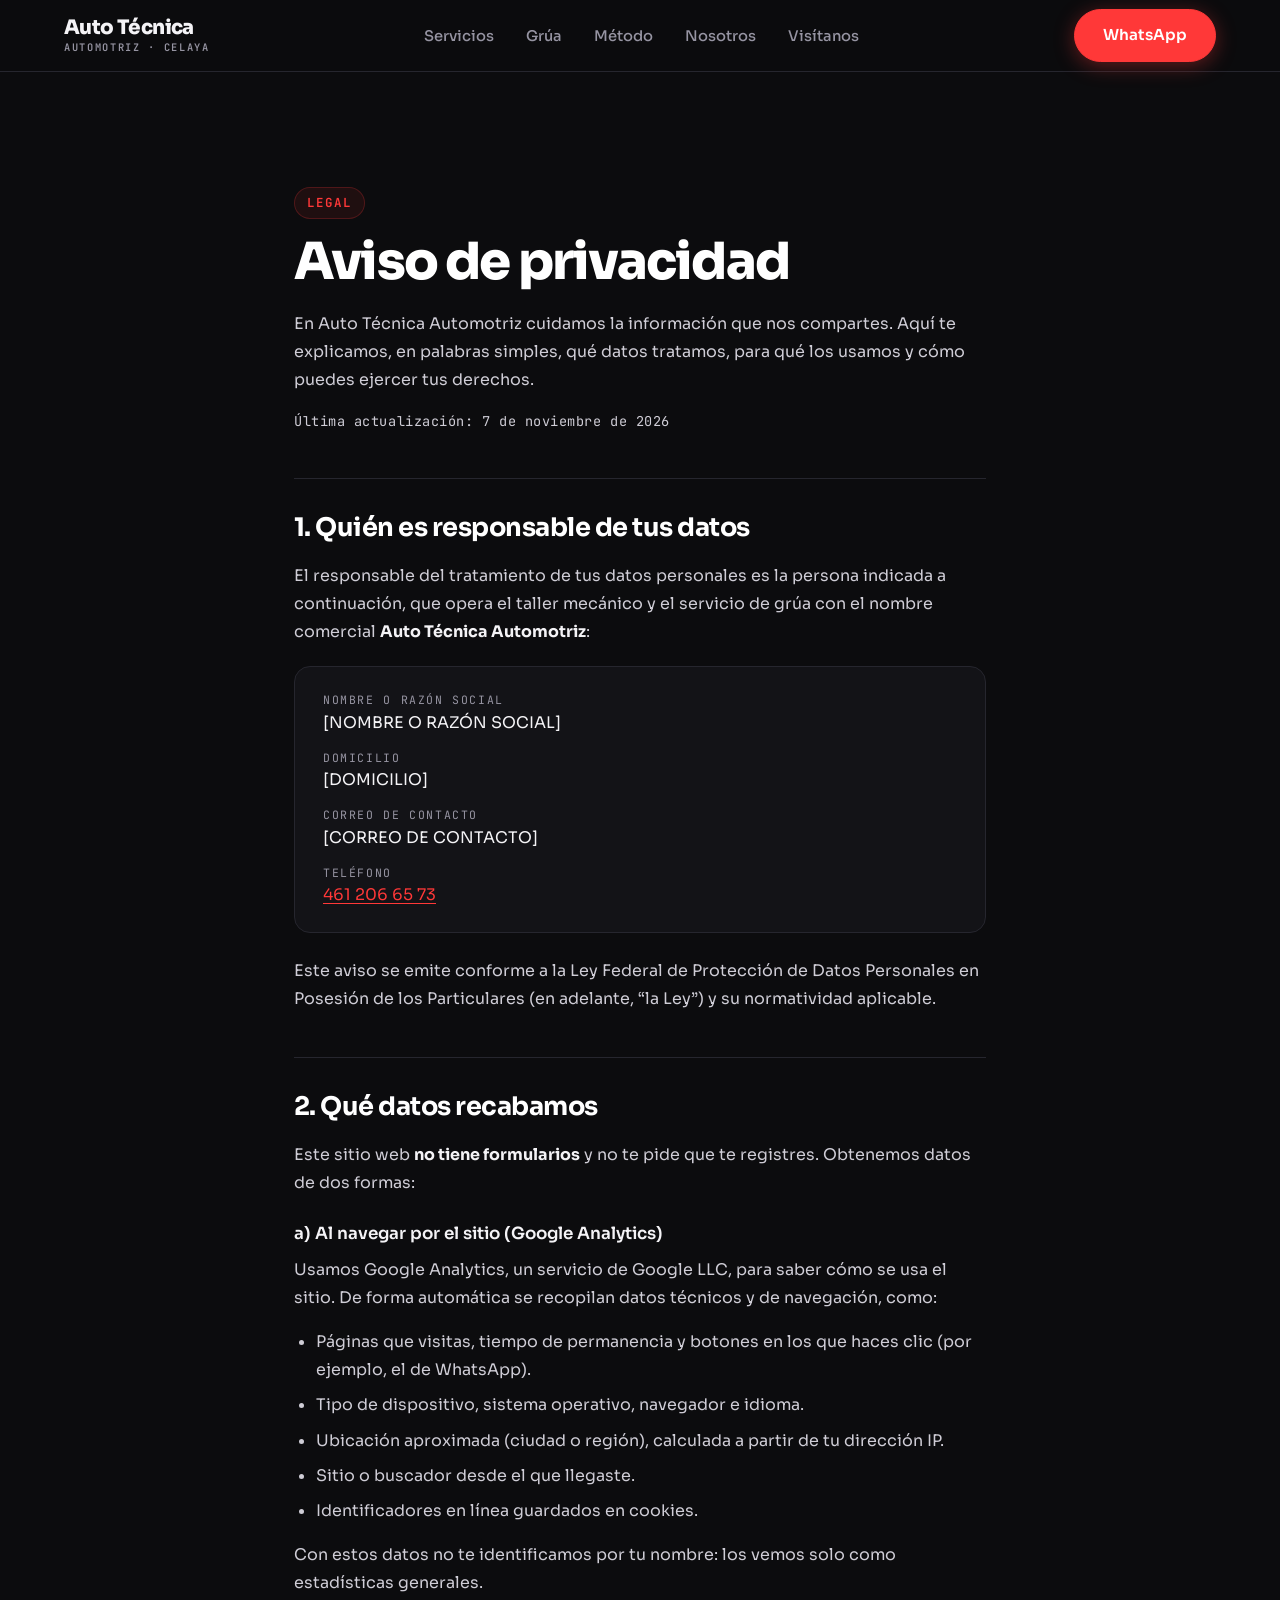
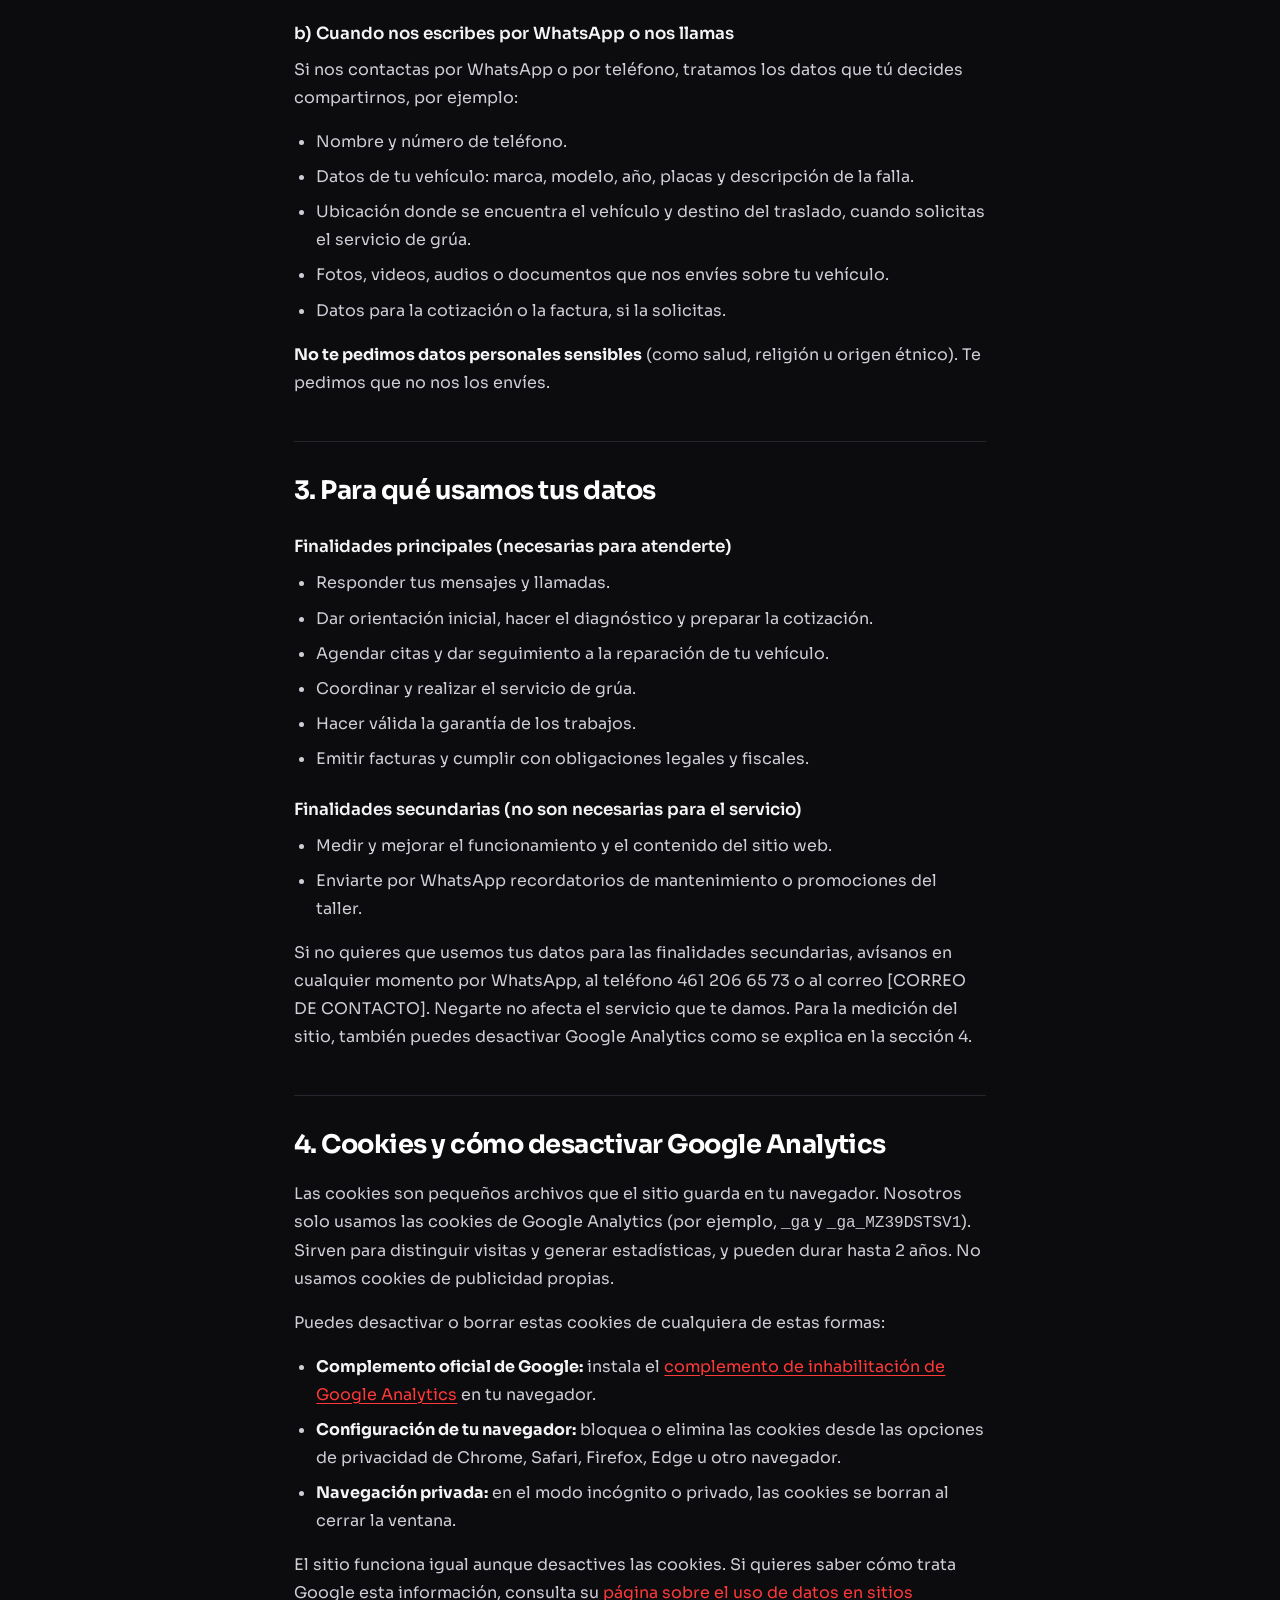
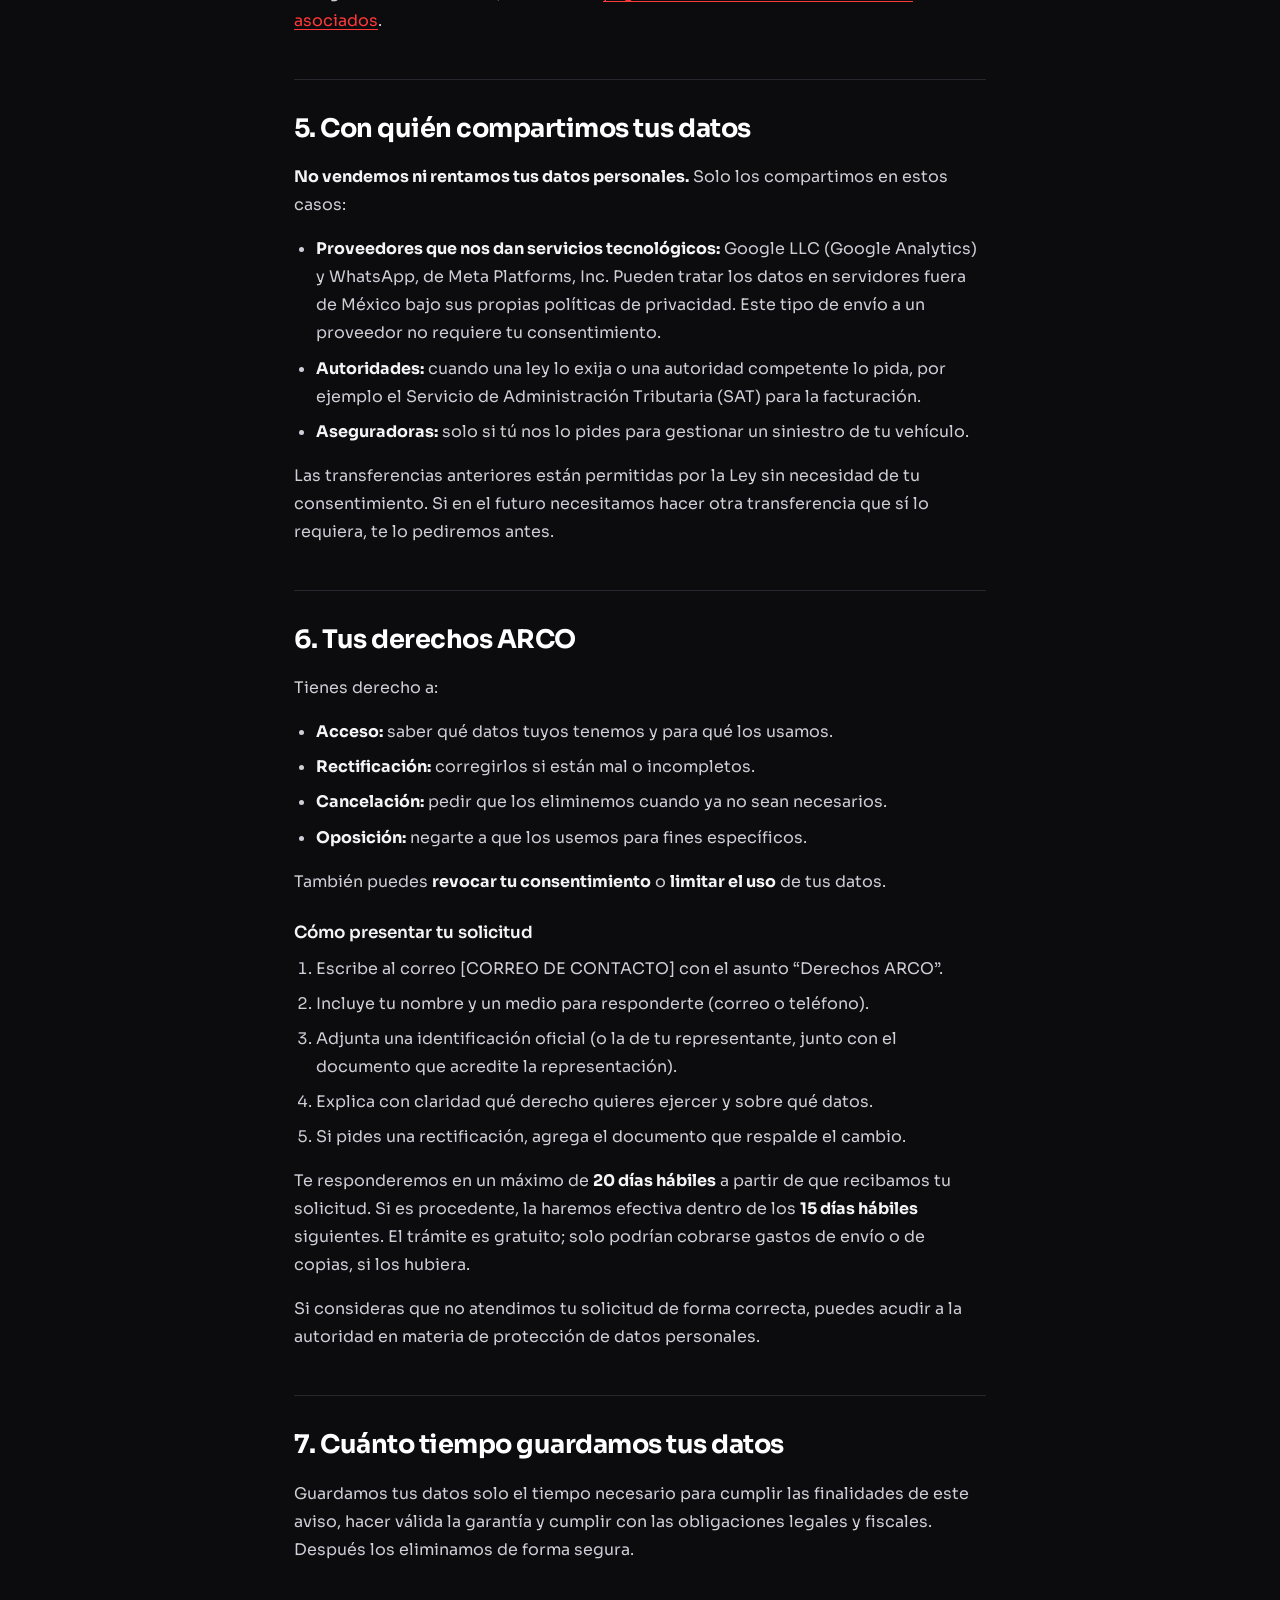
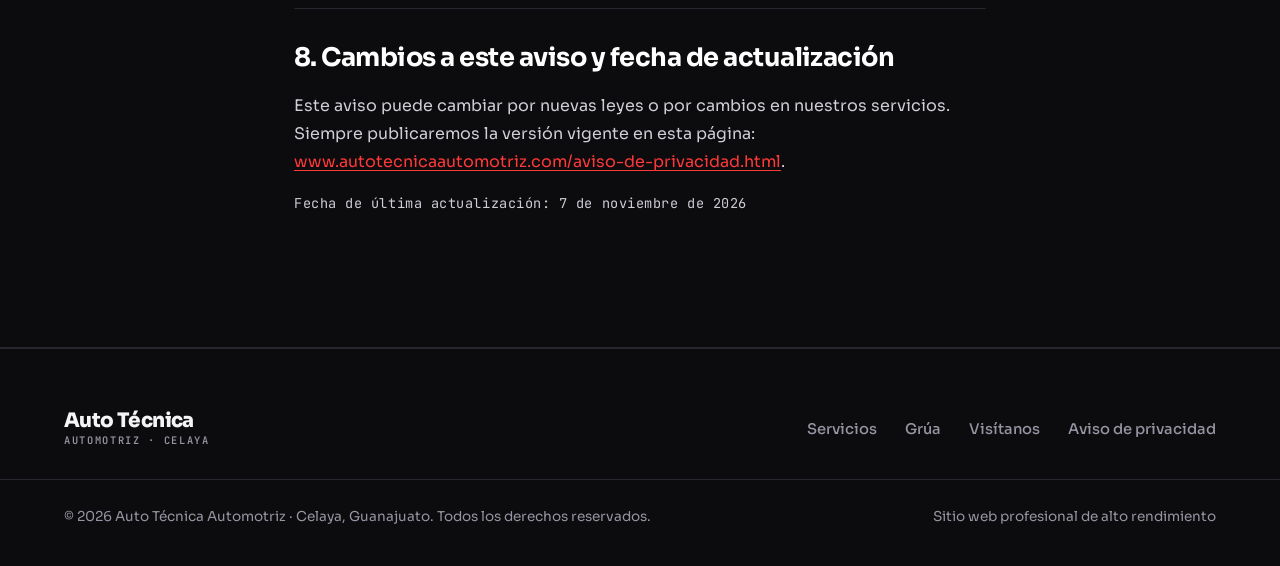
==== aviso-de-privacidad.html @ f24394b8 "feat: agregar aviso de privacidad, cabeceras de seguridad y revisiones en CI - Crear aviso-de-privac" ====
<!DOCTYPE html>
<html lang="es-MX">
<head>
  <!--
    Aviso de privacidad integral de Auto Técnica Automotriz.
    Redactado conforme a la Ley Federal de Protección de Datos Personales
    en Posesión de los Particulares (LFPDPPP).
    Antes de publicar, sustituye los textos entre corchetes:
    [NOMBRE O RAZÓN SOCIAL], [DOMICILIO] y [CORREO DE CONTACTO].
  -->

  <!-- Google tag (gtag.js): la misma medición que usa index.html -->
  <script async src="https://www.googletagmanager.com/gtag/js?id=G-MZ39DSTSV1"></script>
  <script>
    window.dataLayer = window.dataLayer || [];
    function gtag(){dataLayer.push(arguments);}
    gtag('js', new Date());
    gtag('config', 'G-MZ39DSTSV1');
  </script>

  <meta charset="utf-8">
  <meta name="viewport" content="width=device-width, initial-scale=1.0">
  <title>Aviso de privacidad | Auto Técnica Automotriz</title>
  <meta name="description" content="Aviso de privacidad de Auto Técnica Automotriz, taller mecánico y servicio de grúa en Celaya, Gto. Conoce qué datos tratamos, para qué y cómo ejercer tus derechos ARCO.">
  <link rel="canonical" href="https://www.autotecnicaautomotriz.com/aviso-de-privacidad.html">
  <meta name="theme-color" content="#0c0c0e">
  <!-- Mismo favicon en línea que la página principal -->
  <link rel="icon" type="image/svg+xml" href="data:image/svg+xml,%3Csvg xmlns='http://www.w3.org/2000/svg' viewBox='0 0 32 32'%3E%3Crect width='32' height='32' rx='6' fill='%230c0c0e'/%3E%3Cpath d='M16 6L7 26h4.5l2-4.5h5L20.5 26H25L16 6zm-1.2 12.2l1.2-3.2 1.2 3.2h-2.4z' fill='%23ef4444'/%3E%3C/svg%3E">

  <!-- Tipografías del sitio: Sora y JetBrains Mono -->
  <link rel="preconnect" href="https://fonts.googleapis.com">
  <link rel="preconnect" href="https://fonts.gstatic.com" crossorigin="">
  <link rel="stylesheet" href="https://fonts.googleapis.com/css2?family=JetBrains+Mono:wght@400;500;600;700&amp;family=Sora:wght@300;400;500;600;700;800&amp;display=swap">

  <!-- Hoja de estilos compartida con index.html -->
  <link rel="stylesheet" href="styles.css?v=2.0">

  <!--
    Estilos exclusivos de esta página (texto legal largo).
    Solo usan las variables de styles.css para no romper el diseño general.
  -->
  <style>
    .legal-content {
      max-width: 820px;
    }

    .legal-content h2 {
      font-size: clamp(1.3rem, 2vw, 1.6rem);
      font-weight: 700;
      letter-spacing: -0.02em;
      color: #ffffff;
      margin-top: 2.75rem;
      margin-bottom: 0.9rem;
      padding-top: 1.75rem;
      border-top: 1px solid var(--line);
    }

    .legal-content h3 {
      font-size: 1.05rem;
      font-weight: 600;
      color: var(--ink);
      margin-top: 1.5rem;
      margin-bottom: 0.5rem;
    }

    .legal-content p,
    .legal-content li {
      color: var(--ink-dim);
      line-height: 1.75;
    }

    .legal-content p {
      margin-bottom: 1rem;
    }

    .legal-content ul,
    .legal-content ol {
      padding-left: 1.4rem;
      margin-bottom: 1rem;
    }

    .legal-content li {
      margin-bottom: 0.45rem;
    }

    .legal-content a {
      color: var(--acc);
      text-underline-offset: 3px;
    }

    .legal-content a:hover {
      color: var(--acc-hover);
    }

    .legal-content strong {
      color: var(--ink);
    }

    /* Tarjeta con los datos del responsable */
    .legal-card {
      background: var(--bg2);
      border: 1px solid var(--line);
      border-radius: var(--radius-card);
      padding: 1.5rem 1.75rem;
      margin: 1.25rem 0 1.5rem;
    }

    .legal-card dl {
      display: grid;
      gap: 0.85rem;
    }

    .legal-card dt {
      font-family: var(--font-mono);
      font-size: 0.72rem;
      letter-spacing: 0.14em;
      text-transform: uppercase;
      color: var(--mut);
    }

    .legal-card dd {
      color: var(--ink);
    }

    .legal-updated {
      font-family: var(--font-mono);
      font-size: 0.85rem;
      color: var(--mut);
      letter-spacing: 0.04em;
    }
  </style>
</head>
<body>
  <!-- Enlace para saltar directo al contenido (accesibilidad) -->
  <a class="skip-link" href="#contenido-principal">Saltar al contenido principal</a>

  <!-- NAVEGACIÓN: misma barra que index.html; los enlaces regresan a las secciones de la página principal -->
  <header class="navbar">
    <div class="container nav-container">
      <a class="brand-logo" href="/" aria-label="Auto Técnica Automotriz - Inicio">
        <span class="brand-title">Auto Técnica</span>
        <span class="brand-sub">AUTOMOTRIZ · CELAYA</span>
      </a>
      <nav aria-label="Navegación principal">
        <ul class="nav-links">
          <li><a class="nav-link" href="/#servicios">Servicios</a></li>
          <li><a class="nav-link" href="/#grua">Grúa</a></li>
          <li><a class="nav-link" href="/#metodo">Método</a></li>
          <li><a class="nav-link" href="/#nosotros">Nosotros</a></li>
          <li><a class="nav-link" href="/#visitanos">Visítanos</a></li>
        </ul>
      </nav>
      <a class="btn btn-primary" href="https://wa.me/524612066573?text=Hola,%20vengo%20del%20sitio%20web." target="_blank" rel="noopener noreferrer" aria-label="Contactar por WhatsApp">
        WhatsApp
      </a>
    </div>
  </header>

  <main id="contenido-principal">
    <section class="section" aria-labelledby="aviso-heading">
      <div class="container legal-content">
        <span class="mono-eyebrow">Legal</span>
        <h1 class="section-title" id="aviso-heading">Aviso de privacidad</h1>
        <p class="section-desc">
          En Auto Técnica Automotriz cuidamos la información que nos compartes. Aquí te explicamos, en palabras simples, qué datos tratamos, para qué los usamos y cómo puedes ejercer tus derechos.
        </p>
        <p class="legal-updated">Última actualización: 7 de noviembre de 2026</p>

        <!-- 1. RESPONSABLE -->
        <h2 id="responsable">1. Quién es responsable de tus datos</h2>
        <p>
          El responsable del tratamiento de tus datos personales es la persona indicada a continuación, que opera el taller mecánico y el servicio de grúa con el nombre comercial <strong>Auto Técnica Automotriz</strong>:
        </p>
        <div class="legal-card">
          <dl>
            <div>
              <dt>Nombre o razón social</dt>
              <dd>[NOMBRE O RAZÓN SOCIAL]</dd>
            </div>
            <div>
              <dt>Domicilio</dt>
              <dd>[DOMICILIO]</dd>
            </div>
            <div>
              <dt>Correo de contacto</dt>
              <dd>[CORREO DE CONTACTO]</dd>
            </div>
            <div>
              <dt>Teléfono</dt>
              <dd><a href="tel:+524612066573">461 206 65 73</a></dd>
            </div>
          </dl>
        </div>
        <p>
          Este aviso se emite conforme a la Ley Federal de Protección de Datos Personales en Posesión de los Particulares (en adelante, “la Ley”) y su normatividad aplicable.
        </p>

        <!-- 2. DATOS QUE SE RECABAN -->
        <h2 id="datos">2. Qué datos recabamos</h2>
        <p>
          Este sitio web <strong>no tiene formularios</strong> y no te pide que te registres. Obtenemos datos de dos formas:
        </p>

        <h3>a) Al navegar por el sitio (Google Analytics)</h3>
        <p>
          Usamos Google Analytics, un servicio de Google LLC, para saber cómo se usa el sitio. De forma automática se recopilan datos técnicos y de navegación, como:
        </p>
        <ul>
          <li>Páginas que visitas, tiempo de permanencia y botones en los que haces clic (por ejemplo, el de WhatsApp).</li>
          <li>Tipo de dispositivo, sistema operativo, navegador e idioma.</li>
          <li>Ubicación aproximada (ciudad o región), calculada a partir de tu dirección IP.</li>
          <li>Sitio o buscador desde el que llegaste.</li>
          <li>Identificadores en línea guardados en cookies.</li>
        </ul>
        <p>
          Con estos datos no te identificamos por tu nombre: los vemos solo como estadísticas generales.
        </p>

        <h3>b) Cuando nos escribes por WhatsApp o nos llamas</h3>
        <p>
          Si nos contactas por WhatsApp o por teléfono, tratamos los datos que tú decides compartirnos, por ejemplo:
        </p>
        <ul>
          <li>Nombre y número de teléfono.</li>
          <li>Datos de tu vehículo: marca, modelo, año, placas y descripción de la falla.</li>
          <li>Ubicación donde se encuentra el vehículo y destino del traslado, cuando solicitas el servicio de grúa.</li>
          <li>Fotos, videos, audios o documentos que nos envíes sobre tu vehículo.</li>
          <li>Datos para la cotización o la factura, si la solicitas.</li>
        </ul>
        <p>
          <strong>No te pedimos datos personales sensibles</strong> (como salud, religión u origen étnico). Te pedimos que no nos los envíes.
        </p>

        <!-- 3. FINALIDADES -->
        <h2 id="finalidades">3. Para qué usamos tus datos</h2>
        <h3>Finalidades principales (necesarias para atenderte)</h3>
        <ul>
          <li>Responder tus mensajes y llamadas.</li>
          <li>Dar orientación inicial, hacer el diagnóstico y preparar la cotización.</li>
          <li>Agendar citas y dar seguimiento a la reparación de tu vehículo.</li>
          <li>Coordinar y realizar el servicio de grúa.</li>
          <li>Hacer válida la garantía de los trabajos.</li>
          <li>Emitir facturas y cumplir con obligaciones legales y fiscales.</li>
        </ul>

        <h3>Finalidades secundarias (no son necesarias para el servicio)</h3>
        <ul>
          <li>Medir y mejorar el funcionamiento y el contenido del sitio web.</li>
          <li>Enviarte por WhatsApp recordatorios de mantenimiento o promociones del taller.</li>
        </ul>
        <p>
          Si no quieres que usemos tus datos para las finalidades secundarias, avísanos en cualquier momento por WhatsApp, al teléfono 461 206 65 73 o al correo [CORREO DE CONTACTO]. Negarte no afecta el servicio que te damos. Para la medición del sitio, también puedes desactivar Google Analytics como se explica en la sección 4.
        </p>

        <!-- 4. COOKIES Y GOOGLE ANALYTICS -->
        <h2 id="cookies">4. Cookies y cómo desactivar Google Analytics</h2>
        <p>
          Las cookies son pequeños archivos que el sitio guarda en tu navegador. Nosotros solo usamos las cookies de Google Analytics (por ejemplo, <code>_ga</code> y <code>_ga_MZ39DSTSV1</code>). Sirven para distinguir visitas y generar estadísticas, y pueden durar hasta 2 años. No usamos cookies de publicidad propias.
        </p>
        <p>Puedes desactivar o borrar estas cookies de cualquiera de estas formas:</p>
        <ul>
          <li>
            <strong>Complemento oficial de Google:</strong> instala el
            <a href="https://tools.google.com/dlpage/gaoptout?hl=es" target="_blank" rel="noopener noreferrer">complemento de inhabilitación de Google Analytics</a>
            en tu navegador.
          </li>
          <li>
            <strong>Configuración de tu navegador:</strong> bloquea o elimina las cookies desde las opciones de privacidad de Chrome, Safari, Firefox, Edge u otro navegador.
          </li>
          <li>
            <strong>Navegación privada:</strong> en el modo incógnito o privado, las cookies se borran al cerrar la ventana.
          </li>
        </ul>
        <p>
          El sitio funciona igual aunque desactives las cookies. Si quieres saber cómo trata Google esta información, consulta su
          <a href="https://policies.google.com/technologies/partner-sites?hl=es" target="_blank" rel="noopener noreferrer">página sobre el uso de datos en sitios asociados</a>.
        </p>

        <!-- 5. TRANSFERENCIAS -->
        <h2 id="transferencias">5. Con quién compartimos tus datos</h2>
        <p>
          <strong>No vendemos ni rentamos tus datos personales.</strong> Solo los compartimos en estos casos:
        </p>
        <ul>
          <li>
            <strong>Proveedores que nos dan servicios tecnológicos:</strong> Google LLC (Google Analytics) y WhatsApp, de Meta Platforms, Inc. Pueden tratar los datos en servidores fuera de México bajo sus propias políticas de privacidad. Este tipo de envío a un proveedor no requiere tu consentimiento.
          </li>
          <li>
            <strong>Autoridades:</strong> cuando una ley lo exija o una autoridad competente lo pida, por ejemplo el Servicio de Administración Tributaria (SAT) para la facturación.
          </li>
          <li>
            <strong>Aseguradoras:</strong> solo si tú nos lo pides para gestionar un siniestro de tu vehículo.
          </li>
        </ul>
        <p>
          Las transferencias anteriores están permitidas por la Ley sin necesidad de tu consentimiento. Si en el futuro necesitamos hacer otra transferencia que sí lo requiera, te lo pediremos antes.
        </p>

        <!-- 6. DERECHOS ARCO -->
        <h2 id="derechos-arco">6. Tus derechos ARCO</h2>
        <p>Tienes derecho a:</p>
        <ul>
          <li><strong>Acceso:</strong> saber qué datos tuyos tenemos y para qué los usamos.</li>
          <li><strong>Rectificación:</strong> corregirlos si están mal o incompletos.</li>
          <li><strong>Cancelación:</strong> pedir que los eliminemos cuando ya no sean necesarios.</li>
          <li><strong>Oposición:</strong> negarte a que los usemos para fines específicos.</li>
        </ul>
        <p>
          También puedes <strong>revocar tu consentimiento</strong> o <strong>limitar el uso</strong> de tus datos.
        </p>

        <h3>Cómo presentar tu solicitud</h3>
        <ol>
          <li>Escribe al correo [CORREO DE CONTACTO] con el asunto “Derechos ARCO”.</li>
          <li>Incluye tu nombre y un medio para responderte (correo o teléfono).</li>
          <li>Adjunta una identificación oficial (o la de tu representante, junto con el documento que acredite la representación).</li>
          <li>Explica con claridad qué derecho quieres ejercer y sobre qué datos.</li>
          <li>Si pides una rectificación, agrega el documento que respalde el cambio.</li>
        </ol>
        <p>
          Te responderemos en un máximo de <strong>20 días hábiles</strong> a partir de que recibamos tu solicitud. Si es procedente, la haremos efectiva dentro de los <strong>15 días hábiles</strong> siguientes. El trámite es gratuito; solo podrían cobrarse gastos de envío o de copias, si los hubiera.
        </p>
        <p>
          Si consideras que no atendimos tu solicitud de forma correcta, puedes acudir a la autoridad en materia de protección de datos personales.
        </p>

        <!-- 7. CONSERVACIÓN -->
        <h2 id="conservacion">7. Cuánto tiempo guardamos tus datos</h2>
        <p>
          Guardamos tus datos solo el tiempo necesario para cumplir las finalidades de este aviso, hacer válida la garantía y cumplir con las obligaciones legales y fiscales. Después los eliminamos de forma segura.
        </p>

        <!-- 8. CAMBIOS AL AVISO Y FECHA DE ACTUALIZACIÓN -->
        <h2 id="actualizacion">8. Cambios a este aviso y fecha de actualización</h2>
        <p>
          Este aviso puede cambiar por nuevas leyes o por cambios en nuestros servicios. Siempre publicaremos la versión vigente en esta página: <a href="https://www.autotecnicaautomotriz.com/aviso-de-privacidad.html">www.autotecnicaautomotriz.com/aviso-de-privacidad.html</a>.
        </p>
        <p class="legal-updated">Fecha de última actualización: 7 de noviembre de 2026</p>
      </div>
    </section>
  </main>

  <!-- FOOTER: misma estructura que index.html -->
  <footer class="site-footer">
    <div class="container footer-grid">
      <a class="brand-logo" href="/" aria-label="Auto Técnica Automotriz - Inicio">
        <span class="brand-title">Auto Técnica</span>
        <span class="brand-sub">AUTOMOTRIZ · CELAYA</span>
      </a>
      <ul class="footer-links">
        <li><a class="nav-link" href="/#servicios">Servicios</a></li>
        <li><a class="nav-link" href="/#grua">Grúa</a></li>
        <li><a class="nav-link" href="/#visitanos">Visítanos</a></li>
        <li><a class="nav-link" href="/aviso-de-privacidad.html" aria-current="page">Aviso de privacidad</a></li>
      </ul>
    </div>
    <div class="container footer-bottom">
      <span>© 2026 Auto Técnica Automotriz · Celaya, Guanajuato. Todos los derechos reservados.</span>
      <span>Sitio web profesional de alto rendimiento</span>
    </div>
  </footer>
</body>
</html>
---- styles.css ----
/* VARIABLES DE COLOR Y SISTEMA DE DISEÑO */
    :root {
      --bg: #0c0c0e;
      --bg2: #131317;
      --bg3: #1b1b22;
      --ink: #f4f3f6;
      --ink-dim: #cfcdd6;
      --mut: #9694a2;
      --line: #26262e;
      --line-bright: rgba(239, 68, 68, 0.35);
      --acc: #ff3838;
      --acc-hover: #e02828;
      --acc-glow: rgba(255, 56, 56, 0.4);
      --green-live: #10b981;
      
      --font-body: 'Sora', -apple-system, BlinkMacSystemFont, sans-serif;
      --font-mono: 'JetBrains Mono', monospace;
      
      --nav-height: 72px;
      --max-width: 1280px;
      --pad-x: clamp(24px, 5vw, 64px);
      --section-gap: clamp(80px, 9vw, 130px);
      --radius-btn: 999px;
      --radius-card: 16px;
    }

    *, *::before, *::after {
      box-sizing: border-box;
      margin: 0;
      padding: 0;
    }

    html {
      scroll-behavior: smooth;
      background-color: var(--bg);
      color: var(--ink);
      font-family: var(--font-body);
      font-size: 16px;
      line-height: 1.6;
    }

    body {
      background-color: var(--bg);
      color: var(--ink);
      overflow-x: hidden;
      min-height: 100vh;
      display: flex;
      flex-direction: column;
    }

    :focus-visible {
      outline: 2px solid var(--acc);
      outline-offset: 4px;
    }

    .skip-link {
      position: absolute;
      top: -100px;
      left: var(--pad-x);
      background: var(--acc);
      color: #fff;
      font-family: var(--font-mono);
      font-weight: 600;
      font-size: 0.85rem;
      padding: 8px 16px;
      border-radius: var(--radius-btn);
      z-index: 9999;
      text-decoration: none;
      transition: top 0.2s ease;
    }

    .skip-link:focus {
      top: 16px;
    }

    .container {
      max-width: var(--max-width);
      margin-left: auto;
      margin-right: auto;
      padding-left: var(--pad-x);
      padding-right: var(--pad-x);
      width: 100%;
    }

    .mono-eyebrow {
      font-family: var(--font-mono);
      font-size: 0.78rem;
      text-transform: uppercase;
      letter-spacing: 0.16em;
      color: var(--acc);
      display: inline-flex;
      align-items: center;
      gap: 8px;
      margin-bottom: 0.85rem;
      font-weight: 600;
      background: rgba(255, 56, 56, 0.08);
      padding: 5px 12px;
      border-radius: 999px;
      border: 1px solid rgba(255, 56, 56, 0.22);
    }

    .section-title {
      font-family: var(--font-body);
      font-weight: 800;
      font-size: clamp(2.1rem, 4vw, 3.4rem);
      letter-spacing: -0.035em;
      line-height: 1.15;
      margin-bottom: 1.15rem;
      color: #ffffff;
    }

    .section-desc {
      font-size: clamp(1rem, 1.25vw, 1.15rem);
      color: var(--mut);
      max-width: 680px;
      line-height: 1.65;
      margin-bottom: 3rem;
    }

    .text-red {
      color: var(--acc);
      font-style: normal;
    }

    /* BOTONES */
    .btn {
      display: inline-flex;
      align-items: center;
      justify-content: center;
      gap: 10px;
      font-family: var(--font-body);
      font-weight: 600;
      font-size: 0.95rem;
      padding: 13px 28px;
      border-radius: var(--radius-btn);
      text-decoration: none;
      transition: all 0.25s cubic-bezier(0.16, 1, 0.3, 1);
      cursor: pointer;
      border: 1px solid transparent;
      white-space: nowrap;
      position: relative;
    }

    .btn-primary {
      background-color: var(--acc);
      color: #ffffff;
      border-color: var(--acc);
      box-shadow: 0 4px 20px rgba(255, 56, 56, 0.35);
    }

    .btn-primary:hover {
      background-color: var(--acc-hover);
      border-color: var(--acc-hover);
      transform: translateY(-2px);
      box-shadow: 0 10px 28px rgba(255, 56, 56, 0.5);
    }

    .btn-secondary {
      background-color: rgba(27, 27, 34, 0.7);
      color: var(--ink);
      border-color: var(--line);
      backdrop-filter: blur(10px);
    }

    .btn-secondary:hover {
      background-color: var(--bg3);
      border-color: rgba(255, 255, 255, 0.2);
      transform: translateY(-2px);
      box-shadow: 0 8px 24px rgba(0, 0, 0, 0.5);
    }

    .btn-icon {
      width: 18px;
      height: 18px;
      fill: currentColor;
    }

    /* REVEALS */
    .reveal {
      opacity: 0;
      transform: translateY(24px);
      transition: opacity 0.7s cubic-bezier(0.16, 1, 0.3, 1), transform 0.7s cubic-bezier(0.16, 1, 0.3, 1);
      will-change: opacity, transform;
    }

    .reveal.is-in {
      opacity: 1;
      transform: translateY(0);
    }

    /* NAVBAR */
    .navbar {
      position: sticky;
      top: 0;
      height: var(--nav-height);
      background-color: rgba(12, 12, 14, 0.88);
      backdrop-filter: blur(16px);
      -webkit-backdrop-filter: blur(16px);
      border-bottom: 1px solid var(--line);
      z-index: 1000;
      display: flex;
      align-items: center;
    }

    .nav-container {
      display: flex;
      align-items: center;
      justify-content: space-between;
      width: 100%;
    }

    .brand-logo {
      display: flex;
      flex-direction: column;
      text-decoration: none;
      color: var(--ink);
    }

    .brand-title {
      font-weight: 800;
      font-size: 1.25rem;
      letter-spacing: -0.03em;
      line-height: 1.15;
    }

    .brand-sub {
      font-family: var(--font-mono);
      font-size: 0.65rem;
      letter-spacing: 0.16em;
      color: var(--mut);
      text-transform: uppercase;
      font-weight: 600;
    }

    .nav-links {
      display: none;
      list-style: none;
      gap: 32px;
      align-items: center;
    }

    @media (min-width: 900px) {
      .nav-links {
        display: flex;
      }
    }

    @media (min-width: 900px) and (max-width: 1199px) {
      .nav-links {
        gap: 12px;
      }

      .nav-link {
        font-size: 0.82rem;
      }
    }

    .nav-link {
      color: var(--mut);
      text-decoration: none;
      font-size: 0.92rem;
      font-weight: 500;
      transition: color 0.2s ease;
      position: relative;
    }

    .nav-link::after {
      content: '';
      position: absolute;
      bottom: -6px;
      left: 0;
      width: 0%;
      height: 2px;
      background: var(--acc);
      transition: width 0.25s ease;
    }

    .nav-link:hover {
      color: #fff;
    }

    .nav-link:hover::after {
      width: 100%;
    }

    /* HERO SECTION */
    .hero-section {
      position: relative;
      padding-top: clamp(60px, 8vw, 105px);
      padding-bottom: clamp(75px, 9vw, 120px);
      background-color: var(--bg);
      border-bottom: 1px solid var(--line);
      overflow: hidden;
      min-height: calc(100vh - var(--nav-height));
      display: flex;
      align-items: center;
    }

    .hero-bg-photo {
      position: absolute;
      inset: 0;
      z-index: 1;
      background-image: url('assets/img/hero.webp');
      background-size: cover;
      background-position: center right;
      opacity: 0.42;
      filter: saturate(1.1) contrast(1.15);
      transform: scale(1.02);
      transition: transform 0.6s ease;
      will-change: transform;
    }

    .hero-bg-overlay {
      position: absolute;
      inset: 0;
      z-index: 2;
      pointer-events: none;
      background: 
        radial-gradient(ellipse at 80% 30%, rgba(255, 56, 56, 0.22) 0%, transparent 60%),
        linear-gradient(90deg, #0c0c0e 0%, rgba(12, 12, 14, 0.95) 45%, rgba(12, 12, 14, 0.65) 80%, rgba(12, 12, 14, 0.88) 100%),
        linear-gradient(180deg, rgba(12, 12, 14, 0.5) 0%, rgba(12, 12, 14, 0.8) 70%, var(--bg) 100%);
    }

    .hero-grid {
      position: relative;
      z-index: 3;
      display: grid;
      grid-template-columns: 1fr;
      gap: 52px;
      align-items: center;
      width: 100%;
    }

    @media (min-width: 1024px) {
      .hero-grid {
        grid-template-columns: 1.28fr 0.82fr;
        gap: 68px;
      }
    }

    .hero-h1 {
      font-size: clamp(2.7rem, 5.2vw, 4.3rem);
      font-weight: 800;
      line-height: 1.08;
      letter-spacing: -0.04em;
      margin-bottom: 1.4rem;
      text-shadow: 0 4px 28px rgba(0, 0, 0, 0.9);
      color: #fff;
    }

    .hero-copy {
      font-size: clamp(1.05rem, 1.35vw, 1.2rem);
      color: var(--ink-dim);
      line-height: 1.65;
      margin-bottom: 2.2rem;
      max-width: 600px;
    }

    .hero-actions {
      display: flex;
      flex-wrap: wrap;
      gap: 16px;
      margin-bottom: 2.4rem;
    }

    .hero-chips {
      display: flex;
      flex-wrap: wrap;
      gap: 12px;
    }

    .chip {
      font-family: var(--font-mono);
      font-size: 0.78rem;
      padding: 7px 16px;
      background: rgba(22, 22, 28, 0.85);
      border: 1px solid var(--line);
      border-radius: var(--radius-btn);
      color: var(--ink);
      letter-spacing: 0.04em;
      backdrop-filter: blur(8px);
      transition: all 0.2s;
    }

    .chip:hover {
      border-color: rgba(255, 56, 56, 0.5);
      background: rgba(30, 30, 38, 0.95);
    }

    /* FICHA LATERAL HERO */
    .hero-card {
      background: rgba(19, 19, 24, 0.88);
      border: 1px solid rgba(255, 255, 255, 0.08);
      border-radius: var(--radius-card);
      padding: clamp(28px, 4vw, 38px);
      position: relative;
      backdrop-filter: blur(20px);
      box-shadow: 0 24px 60px rgba(0, 0, 0, 0.7), inset 0 1px 0 rgba(255, 255, 255, 0.08);
      transition: all 0.3s ease;
    }

    .hero-card:hover {
      border-color: rgba(255, 56, 56, 0.45);
      box-shadow: 0 30px 70px rgba(0, 0, 0, 0.8), 0 0 32px rgba(255, 56, 56, 0.15);
    }

    .status-badge {
      display: inline-flex;
      align-items: center;
      gap: 10px;
      font-family: var(--font-mono);
      font-size: 0.76rem;
      color: #e5e5ec;
      letter-spacing: 0.08em;
      text-transform: uppercase;
      margin-bottom: 1.8rem;
      background: rgba(16, 185, 129, 0.1);
      border: 1px solid rgba(16, 185, 129, 0.3);
      padding: 6px 14px;
      border-radius: 999px;
    }

    .status-dot-green {
      width: 8px;
      height: 8px;
      border-radius: 50%;
      background-color: var(--green-live);
      box-shadow: 0 0 10px var(--green-live);
      position: relative;
    }

    .status-dot-green::after {
      content: '';
      position: absolute;
      inset: -4px;
      border-radius: 50%;
      border: 1px solid var(--green-live);
      animation: greenPulse 2s infinite ease-out;
    }

    @keyframes greenPulse {
      0% { transform: scale(0.8); opacity: 1; }
      100% { transform: scale(2.4); opacity: 0; }
    }

    .info-rows {
      display: flex;
      flex-direction: column;
      gap: 18px;
      margin-bottom: 2.2rem;
    }

    .info-row {
      display: flex;
      flex-direction: column;
      border-bottom: 1px solid var(--line);
      padding-bottom: 12px;
    }

    .info-row-label {
      font-family: var(--font-mono);
      font-size: 0.72rem;
      color: var(--mut);
      text-transform: uppercase;
      letter-spacing: 0.12em;
      margin-bottom: 4px;
      font-weight: 600;
    }

    .info-row-value {
      font-size: 0.98rem;
      font-weight: 500;
      color: var(--ink);
      text-decoration: none;
      transition: color 0.2s ease;
    }

    a.info-row-value:hover {
      color: var(--acc);
    }

    /* SECCIONES BASE */
    .section {
      padding-top: var(--section-gap);
      padding-bottom: var(--section-gap);
      border-bottom: 1px solid var(--line);
      position: relative;
      scroll-margin-top: var(--nav-height);
    }

    .section-bg2 {
      background-color: var(--bg2);
    }

    /* SERVICIO DE GRÚA */
    .towing-section {
      background-image: radial-gradient(ellipse at 88% 8%, rgba(255, 56, 56, 0.12), transparent 42%);
    }

    .towing-layout {
      display: grid;
      grid-template-columns: 1fr;
      gap: 28px;
      align-items: start;
    }

    .towing-main {
      display: flex;
      flex-direction: column;
      gap: 20px;
      min-width: 0;
    }

    .towing-visual {
      min-height: 230px;
      padding: clamp(24px, 4vw, 40px);
      border: 1px solid var(--line);
      border-radius: var(--radius-card);
      background: radial-gradient(ellipse at 50% 100%, rgba(255, 56, 56, 0.13), transparent 62%), var(--bg3);
      display: flex;
      flex-direction: column;
      align-items: center;
      justify-content: center;
      gap: 12px;
      overflow: hidden;
      color: var(--acc);
    }

    .towing-visual-label {
      align-self: flex-start;
      color: var(--mut);
      font-family: var(--font-mono);
      font-size: 0.72rem;
      letter-spacing: 0.12em;
      text-transform: uppercase;
    }

    .towing-truck-illustration {
      display: block;
      width: min(100%, 620px);
      max-height: 330px;
      height: auto;
      object-fit: contain;
      filter: drop-shadow(0 14px 24px rgba(255, 56, 56, 0.12));
    }

    .towing-visual figcaption {
      color: var(--ink-dim);
      font-size: 0.9rem;
      font-weight: 600;
    }

    .towing-feature-list {
      display: grid;
      grid-template-columns: 1fr;
      gap: 12px;
      list-style: none;
    }

    .towing-feature-card {
      display: flex;
      align-items: flex-start;
      gap: 14px;
      padding: 18px;
      border: 1px solid var(--line);
      border-radius: 12px;
      background: var(--bg3);
      color: var(--ink-dim);
      line-height: 1.55;
    }

    .towing-feature-icon {
      display: flex;
      flex: 0 0 28px;
      width: 28px;
      height: 28px;
      align-items: center;
      justify-content: center;
      border: 1px solid rgba(255, 56, 56, 0.35);
      border-radius: 50%;
      background: rgba(255, 56, 56, 0.12);
    }

    .towing-feature-icon svg {
      width: 15px;
      height: 15px;
      fill: var(--acc);
    }

    .towing-restriction {
      display: flex;
      align-items: flex-start;
      gap: 12px;
      padding: 18px 20px;
      border: 1px solid rgba(255, 56, 56, 0.42);
      border-radius: 12px;
      background: rgba(255, 56, 56, 0.09);
      color: var(--ink);
      font-weight: 600;
      line-height: 1.55;
    }

    .towing-restriction svg {
      flex: 0 0 22px;
      width: 22px;
      height: 22px;
      fill: var(--acc);
    }

    .towing-contact-card,
    .towing-rates-card {
      min-width: 0;
      padding: clamp(24px, 4vw, 34px);
      border: 1px solid var(--line);
      border-radius: var(--radius-card);
      background: var(--bg3);
    }

    .towing-contact-card h3,
    .towing-rates-card h3 {
      margin-bottom: 20px;
      color: #fff;
      font-size: 1.35rem;
      font-weight: 700;
      letter-spacing: -0.02em;
    }

    .towing-call-button {
      width: 100%;
      min-height: 54px;
      color: var(--bg);
      white-space: normal;
      text-align: center;
    }

    .towing-contact-list {
      display: grid;
      gap: 20px;
      margin-top: 24px;
    }

    .towing-contact-item {
      display: flex;
      flex-direction: column;
      align-items: flex-start;
      gap: 8px;
      padding-top: 18px;
      border-top: 1px solid var(--line);
    }

    .towing-contact-item > a:not(.btn) {
      color: var(--ink);
      font-size: 1.1rem;
      font-weight: 700;
      text-decoration: none;
    }

    .towing-contact-item > a:not(.btn):hover {
      color: var(--acc);
    }

    .towing-contact-item .btn {
      margin-top: 4px;
      white-space: normal;
      text-align: center;
    }

    .towing-rates-card {
      margin-top: 24px;
    }

    .towing-rates {
      display: grid;
      gap: 0;
    }

    .towing-rate {
      display: flex;
      flex-direction: column;
      gap: 4px;
      padding: 16px 0;
      border-bottom: 1px solid var(--line);
    }

    .towing-rate dt {
      color: var(--ink-dim);
      font-weight: 600;
    }

    .towing-rate dd {
      color: var(--ink);
      font-family: var(--font-mono);
      font-size: 0.92rem;
      font-weight: 600;
    }

    .towing-rate:first-child dd {
      color: var(--ink);
      font-size: 1rem;
    }

    .towing-rate-note {
      margin-top: 18px;
      color: var(--mut);
      font-size: 0.9rem;
      line-height: 1.6;
    }

    @media (min-width: 640px) {
      .towing-feature-list {
        grid-template-columns: repeat(2, minmax(0, 1fr));
      }

      .towing-rate {
        flex-direction: row;
        justify-content: space-between;
        align-items: baseline;
        gap: 20px;
      }

      .towing-rate dd {
        text-align: right;
      }
    }

    @media (min-width: 980px) {
      .towing-layout {
        grid-template-columns: minmax(0, 1.1fr) minmax(300px, 0.9fr);
        gap: 32px;
      }
    }

    /* 01 SERVICIOS / ESPECIALIDADES: GRID 3 COLUMNAS */
    .services-grid {
      display: grid;
      grid-template-columns: 1fr;
      gap: 20px;
    }

    @media (min-width: 680px) {
      .services-grid {
        grid-template-columns: repeat(2, 1fr);
      }
    }

    @media (min-width: 1080px) {
      .services-grid {
        grid-template-columns: repeat(3, 1fr);
      }
    }

    .service-card {
      position: relative;
      border-radius: var(--radius-card);
      overflow: hidden;
      border: 1px solid var(--line);
      min-height: 240px;
      display: flex;
      flex-direction: column;
      justify-content: flex-end;
      padding: 28px 24px;
      text-decoration: none;
      transition: all 0.35s cubic-bezier(0.16, 1, 0.3, 1);
      background-color: var(--bg2);
    }

    .service-card-bg {
      position: absolute;
      inset: 0;
      z-index: 0;
      background-size: cover !important;
      background-position: center !important;
      transition: transform 0.6s cubic-bezier(0.16, 1, 0.3, 1), filter 0.4s ease, opacity 0.4s ease;
      opacity: 0.70;
      filter: saturate(1.05) contrast(1.15) brightness(0.90);
    }

    .service-card-overlay {
      position: absolute;
      inset: 0;
      z-index: 1;
      background: linear-gradient(180deg, rgba(12, 12, 14, 0.20) 0%, rgba(12, 12, 14, 0.60) 50%, rgba(12, 12, 14, 0.90) 100%);
      pointer-events: none;
      transition: background 0.3s ease;
    }

    .service-card-content {
      position: relative;
      z-index: 2;
      display: flex;
      flex-direction: column;
    }

    .service-card-top {
      display: flex;
      justify-content: space-between;
      align-items: center;
      margin-bottom: 14px;
    }

    .service-badge-num {
      font-family: var(--font-mono);
      font-size: 0.82rem;
      font-weight: 700;
      color: var(--acc);
      background: rgba(255, 56, 56, 0.12);
      border: 1px solid rgba(255, 56, 56, 0.3);
      padding: 3px 10px;
      border-radius: 999px;
    }

    .service-arrow-icon {
      color: var(--mut);
      font-size: 1.15rem;
      transition: transform 0.3s ease, color 0.3s ease;
    }

    .service-card-title {
      font-size: 1.25rem;
      font-weight: 700;
      color: #ffffff;
      margin-bottom: 8px;
      line-height: 1.25;
      letter-spacing: -0.02em;
    }

    .service-card-desc {
      font-size: 0.9rem;
      color: var(--mut);
      line-height: 1.55;
    }

    .service-card:hover {
      transform: translateY(-4px);
      border-color: rgba(255, 56, 56, 0.55);
      box-shadow: 0 16px 36px rgba(0, 0, 0, 0.65), 0 0 24px rgba(255, 56, 56, 0.15);
    }

    .service-card:hover .service-card-bg {
      position: absolute;
      inset: 0;
      z-index: 0;
      background-size: cover !important;
      background-position: center !important;
      transition: transform 0.6s cubic-bezier(0.16, 1, 0.3, 1), filter 0.4s ease, opacity 0.4s ease;
      opacity: 0.70;
      filter: saturate(1.05) contrast(1.15) brightness(0.90);
    }

    .service-card:hover .service-arrow-icon {
      transform: translateX(6px);
      color: var(--acc);
    }

    .service-card:hover .service-card-title {
      color: #ffffff;
    }

    /* 02 MÉTODO / TIMELINE HORIZONTAL DE 4 PASOS */
    .timeline-steps {
      display: grid;
      grid-template-columns: 1fr;
      gap: 20px;
    }

    @media (min-width: 640px) {
      .timeline-steps {
        grid-template-columns: repeat(2, 1fr);
      }
    }

    @media (min-width: 1024px) {
      .timeline-steps {
        grid-template-columns: repeat(4, 1fr);
      }
    }

    .step-card {
      background: var(--bg3);
      border: 1px solid var(--line);
      border-radius: var(--radius-card);
      padding: 32px 26px;
      display: flex;
      flex-direction: column;
      position: relative;
      transition: all 0.3s cubic-bezier(0.16, 1, 0.3, 1);
    }

    .step-card::before {
      content: '';
      position: absolute;
      top: 0;
      left: 0;
      right: 0;
      height: 3px;
      background: linear-gradient(90deg, var(--acc), transparent);
      opacity: 0;
      transition: opacity 0.3s ease;
    }

    .step-card:hover {
      transform: translateY(-5px);
      border-color: rgba(255, 56, 56, 0.45);
      box-shadow: 0 16px 32px rgba(0, 0, 0, 0.5), 0 0 24px rgba(255, 56, 56, 0.12);
    }

    .step-card:hover::before {
      opacity: 1;
    }

    .step-header {
      display: flex;
      align-items: center;
      justify-content: space-between;
      margin-bottom: 1.5rem;
    }

    .step-num-pill {
      font-family: var(--font-mono);
      font-size: 0.76rem;
      font-weight: 700;
      color: var(--acc);
      letter-spacing: 0.12em;
    }

    .step-circle {
      width: 32px;
      height: 32px;
      border-radius: 50%;
      background: rgba(255, 56, 56, 0.12);
      border: 1px solid rgba(255, 56, 56, 0.3);
      display: flex;
      align-items: center;
      justify-content: center;
      font-family: var(--font-mono);
      font-size: 0.85rem;
      font-weight: 700;
      color: var(--acc);
    }

    .step-title {
      font-size: 1.28rem;
      font-weight: 700;
      color: #fff;
      margin-bottom: 0.75rem;
      letter-spacing: -0.02em;
    }

    .step-desc {
      font-size: 0.94rem;
      color: var(--mut);
      line-height: 1.6;
    }

    /* 03 MISIÓN, VISIÓN Y VALORES EN 2 COLUMNAS ELEGANTES */
    .about-split {
      display: grid;
      grid-template-columns: 1fr;
      gap: 40px;
    }

    @media (min-width: 1024px) {
      .about-split {
        grid-template-columns: 1.15fr 0.85fr;
        gap: 52px;
      }
    }

    .mv-cards-col {
      display: flex;
      flex-direction: column;
      gap: 24px;
    }

    .mv-card {
      background: var(--bg3);
      border: 1px solid var(--line);
      border-radius: var(--radius-card);
      padding: 34px 30px;
      position: relative;
      transition: all 0.3s ease;
    }

    .mv-card:hover {
      border-color: rgba(255, 56, 56, 0.35);
      box-shadow: 0 14px 32px rgba(0, 0, 0, 0.4);
    }

    .mv-badge {
      font-family: var(--font-mono);
      font-size: 0.75rem;
      font-weight: 700;
      color: var(--acc);
      text-transform: uppercase;
      letter-spacing: 0.12em;
      margin-bottom: 0.8rem;
      display: inline-block;
    }

    .mv-card-title {
      font-size: 1.45rem;
      font-weight: 700;
      color: #fff;
      margin-bottom: 0.85rem;
    }

    .mv-card-body {
      font-size: 0.96rem;
      color: var(--ink-dim);
      line-height: 1.7;
    }

    .values-grid-col {
      display: flex;
      flex-direction: column;
      gap: 16px;
    }

    .value-box {
      background: var(--bg2);
      border: 1px solid var(--line);
      border-radius: 12px;
      padding: 22px 20px;
      display: flex;
      gap: 16px;
      align-items: flex-start;
      transition: all 0.25s ease;
    }

    .value-box:hover {
      background: rgba(255, 255, 255, 0.025);
      border-color: rgba(255, 56, 56, 0.35);
      transform: translateX(4px);
    }

    .value-check-icon {
      width: 28px;
      height: 28px;
      border-radius: 50%;
      background: rgba(255, 56, 56, 0.15);
      border: 1px solid rgba(255, 56, 56, 0.35);
      display: flex;
      align-items: center;
      justify-content: center;
      flex-shrink: 0;
      margin-top: 2px;
    }

    .value-check-icon svg {
      width: 14px;
      height: 14px;
      fill: var(--acc);
    }

    .value-info h4 {
      font-size: 1.12rem;
      font-weight: 700;
      color: #ffffff;
      margin-bottom: 4px;
    }

    .value-info p {
      font-size: 0.92rem;
      color: var(--mut);
      line-height: 1.55;
    }

    /* 04 CONFIANZA */
    .trust-grid {
      display: grid;
      grid-template-columns: 1fr;
      gap: 52px;
      align-items: center;
    }

    @media (min-width: 980px) {
      .trust-grid {
        grid-template-columns: 1fr 1fr;
      }
    }

    .trust-visual {
      position: relative;
      border-radius: var(--radius-card);
      overflow: hidden;
      border: 1px solid var(--line);
      background: var(--bg2);
      min-height: 440px;
      display: flex;
      flex-direction: column;
      justify-content: flex-end;
      padding: 32px;
      box-shadow: 0 20px 50px rgba(0, 0, 0, 0.65);
      transition: all 0.35s ease;
    }

    .trust-visual:hover {
      border-color: rgba(255, 56, 56, 0.5);
      box-shadow: 0 26px 60px rgba(0, 0, 0, 0.8), 0 0 32px rgba(255, 56, 56, 0.2);
    }

    .trust-visual-photo {
      position: absolute;
      inset: 0;
      width: 100%;
      height: 100%;
      object-fit: cover;
      object-position: center;
      z-index: 0;
      filter: brightness(0.85) contrast(1.1);
      transition: transform 0.6s cubic-bezier(0.16, 1, 0.3, 1);
    }

    .trust-visual:hover .trust-visual-photo {
      transform: scale(1.05);
    }

    .trust-visual-bg {
      position: absolute;
      inset: 0;
      background: linear-gradient(180deg, rgba(12,12,14,0.15) 0%, rgba(12,12,14,0.65) 50%, rgba(12,12,14,0.95) 100%);
      z-index: 1;
      pointer-events: none;
    }

    .trust-badge-card {
      position: relative;
      z-index: 2;
      background: rgba(20, 20, 26, 0.92);
      border: 1px solid rgba(255, 56, 56, 0.4);
      border-radius: 12px;
      padding: 14px 24px;
      display: inline-flex;
      align-items: center;
      gap: 12px;
      width: fit-content;
      backdrop-filter: blur(12px);
      box-shadow: 0 10px 30px rgba(0,0,0,0.6);
    }

    .trust-badge-pulse {
      width: 9px;
      height: 9px;
      border-radius: 50%;
      background: var(--acc);
      box-shadow: 0 0 10px var(--acc);
    }

    .trust-badge-text {
      font-family: var(--font-mono);
      font-size: 0.88rem;
      font-weight: 700;
      color: #fff;
    }

    .trust-points {
      display: flex;
      flex-direction: column;
      gap: 24px;
    }

    .trust-point {
      display: flex;
      gap: 18px;
      align-items: flex-start;
      padding: 20px;
      background: var(--bg3);
      border-radius: 14px;
      border: 1px solid var(--line);
      transition: all 0.25s ease;
    }

    .trust-point:hover {
      border-color: rgba(255, 56, 56, 0.35);
      transform: translateX(4px);
      box-shadow: 0 10px 24px rgba(0, 0, 0, 0.35);
    }

    .trust-point-icon {
      width: 32px;
      height: 32px;
      border-radius: 50%;
      background: rgba(255, 56, 56, 0.15);
      border: 1px solid rgba(255, 56, 56, 0.35);
      display: flex;
      align-items: center;
      justify-content: center;
      flex-shrink: 0;
      margin-top: 2px;
    }

    .trust-point-icon svg {
      width: 16px;
      height: 16px;
      fill: var(--acc);
    }

    .trust-point-content h3 {
      font-size: 1.2rem;
      font-weight: 700;
      color: #fff;
      margin-bottom: 6px;
    }

    .trust-point-content p {
      font-size: 0.95rem;
      color: var(--mut);
      line-height: 1.6;
    }

    /* 05 CLIENTES / RESEÑAS EN GRID DE 3 COLUMNAS */
    .reviews-grid-3 {
      display: grid;
      grid-template-columns: 1fr;
      gap: 22px;
    }

    @media (min-width: 680px) {
      .reviews-grid-3 {
        grid-template-columns: repeat(2, 1fr);
      }
    }

    @media (min-width: 1040px) {
      .reviews-grid-3 {
        grid-template-columns: repeat(3, 1fr);
      }
    }

    .review-card {
      background: var(--bg2);
      border: 1px solid var(--line);
      border-radius: var(--radius-card);
      padding: 30px 26px;
      display: flex;
      flex-direction: column;
      justify-content: space-between;
      position: relative;
      transition: all 0.3s cubic-bezier(0.16, 1, 0.3, 1);
    }

    .review-card:hover {
      border-color: rgba(255, 56, 56, 0.45);
      transform: translateY(-4px);
      box-shadow: 0 16px 36px rgba(0, 0, 0, 0.5), 0 0 24px rgba(255, 56, 56, 0.1);
    }

    .stars-row {
      display: flex;
      gap: 4px;
      color: var(--acc);
      font-size: 1.05rem;
      margin-bottom: 1.1rem;
      letter-spacing: 2px;
    }

    .review-text {
      font-size: 1.02rem;
      line-height: 1.65;
      color: var(--ink);
      margin-bottom: 1.6rem;
      font-style: italic;
    }

    .review-meta {
      display: flex;
      justify-content: space-between;
      align-items: center;
      font-family: var(--font-mono);
      font-size: 0.76rem;
      color: var(--mut);
      border-top: 1px solid rgba(255, 255, 255, 0.06);
      padding-top: 14px;
    }

    .review-source {
      background: var(--bg3);
      padding: 4px 10px;
      border-radius: 6px;
      border: 1px solid var(--line);
      color: #fff;
      font-weight: 600;
    }

    /* 06 VISÍTANOS SPLIT */
    .visit-grid {
      display: grid;
      grid-template-columns: 1fr;
      gap: 52px;
      align-items: start;
    }

    @media (min-width: 980px) {
      .visit-grid {
        grid-template-columns: 1.15fr 0.85fr;
      }
    }

    .visit-card {
      background: var(--bg3);
      border: 1px solid var(--line);
      border-radius: var(--radius-card);
      padding: clamp(28px, 4vw, 40px);
      box-shadow: 0 20px 50px rgba(0, 0, 0, 0.5);
      transition: border-color 0.3s ease;
    }

    .visit-card:hover {
      border-color: rgba(255, 56, 56, 0.4);
    }

    .schedule-table {
      width: 100%;
      border-collapse: collapse;
      margin-top: 1.2rem;
      font-size: 0.94rem;
    }

    .schedule-table tr {
      border-bottom: 1px solid var(--line);
    }

    .schedule-table tr:last-child {
      border-bottom: none;
    }

    .schedule-table td {
      padding: 12px 0;
    }

    .schedule-table td:last-child {
      text-align: right;
      font-family: var(--font-mono);
      font-weight: 600;
    }

    /* FOOTER */
    .site-footer {
      background: var(--bg);
      border-top: 1px solid var(--line);
      padding: 60px 0 40px;
    }

    .footer-grid {
      display: flex;
      flex-direction: column;
      gap: 36px;
    }

    @media (min-width: 768px) {
      .footer-grid {
        flex-direction: row;
        justify-content: space-between;
        align-items: center;
      }
    }

    .footer-links {
      display: flex;
      flex-wrap: wrap;
      gap: 28px;
      list-style: none;
    }

    .footer-bottom {
      display: flex;
      flex-direction: column;
      gap: 12px;
      font-size: 0.85rem;
      color: var(--mut);
      border-top: 1px solid var(--line);
      padding-top: 26px;
      margin-top: 30px;
    }

    @media (min-width: 768px) {
      .footer-bottom {
        flex-direction: row;
        justify-content: space-between;
      }
    }

    /* WHATSAPP FLOAT BUTTON */
    .whatsapp-fab-container {
      position: fixed;
      bottom: 30px;
      right: 30px;
      z-index: 999;
      opacity: 0;
      transform: scale(0.7) translateY(20px);
      pointer-events: none;
      transition: opacity 0.3s ease, transform 0.3s cubic-bezier(0.16, 1, 0.3, 1);
    }

    .whatsapp-fab-container.is-visible {
      opacity: 1;
      transform: scale(1) translateY(0);
      pointer-events: auto;
    }

    .whatsapp-ping-ring {
      position: absolute;
      inset: -6px;
      border-radius: 50%;
      border: 2px solid var(--acc);
      animation: fabPing 2.4s cubic-bezier(0, 0, 0.2, 1) infinite;
      pointer-events: none;
    }

    @keyframes fabPing {
      0% { transform: scale(0.9); opacity: 0.8; }
      70%, 100% { transform: scale(1.6); opacity: 0; }
    }

    .whatsapp-fab {
      width: 60px;
      height: 60px;
      border-radius: 50%;
      background-color: var(--acc);
      color: #ffffff;
      display: flex;
      align-items: center;
      justify-content: center;
      text-decoration: none;
      box-shadow: 0 8px 24px rgba(255, 56, 56, 0.5);
      position: relative;
      transition: all 0.25s ease;
    }

    .whatsapp-fab:hover {
      background-color: var(--acc-hover);
      transform: scale(1.08) translateY(-2px);
      box-shadow: 0 12px 32px rgba(255, 56, 56, 0.65);
    }

    .whatsapp-fab svg {
      width: 30px;
      height: 30px;
      fill: #ffffff;
    }

    @media (prefers-reduced-motion: reduce) {
      *, *::before, *::after {
        animation-duration: 0.01ms !important;
        transition-duration: 0.01ms !important;
        scroll-behavior: auto !important;
      }
      .reveal {
        opacity: 1 !important;
        transform: none !important;
      }
    }
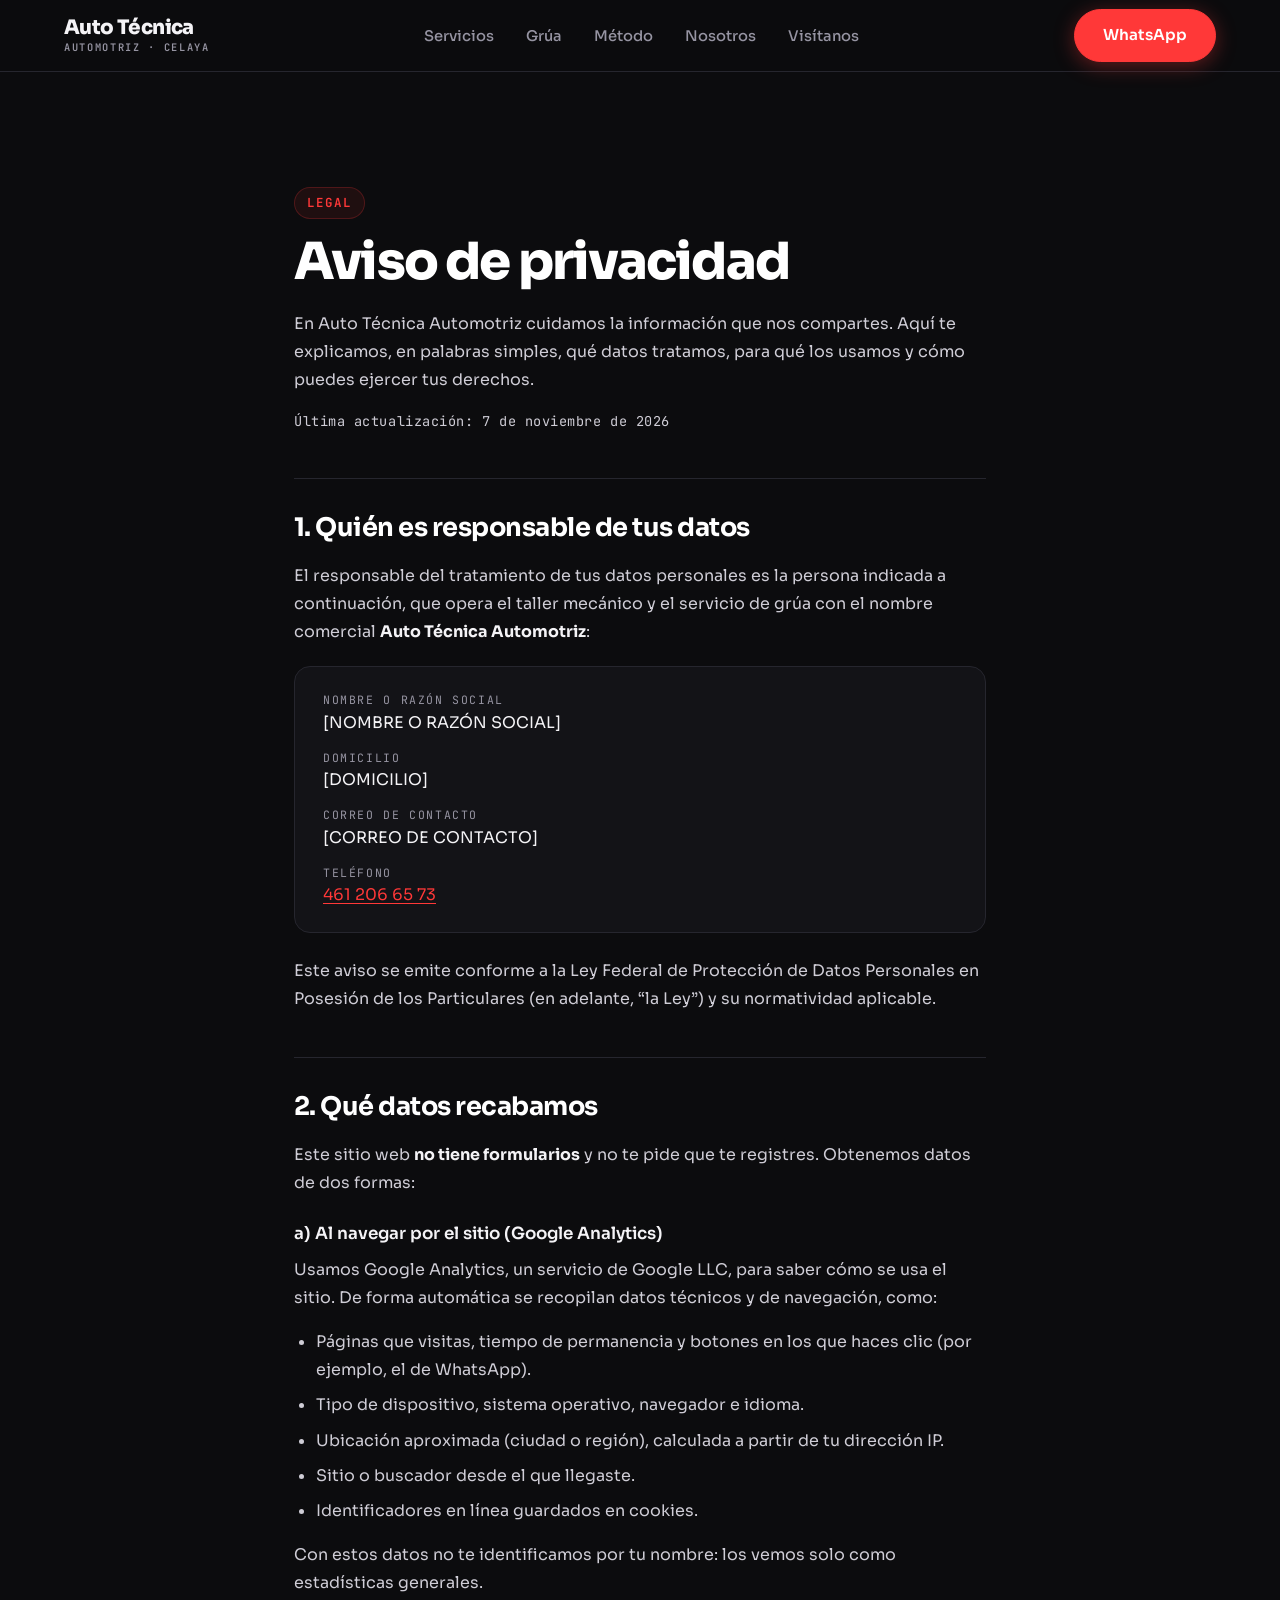
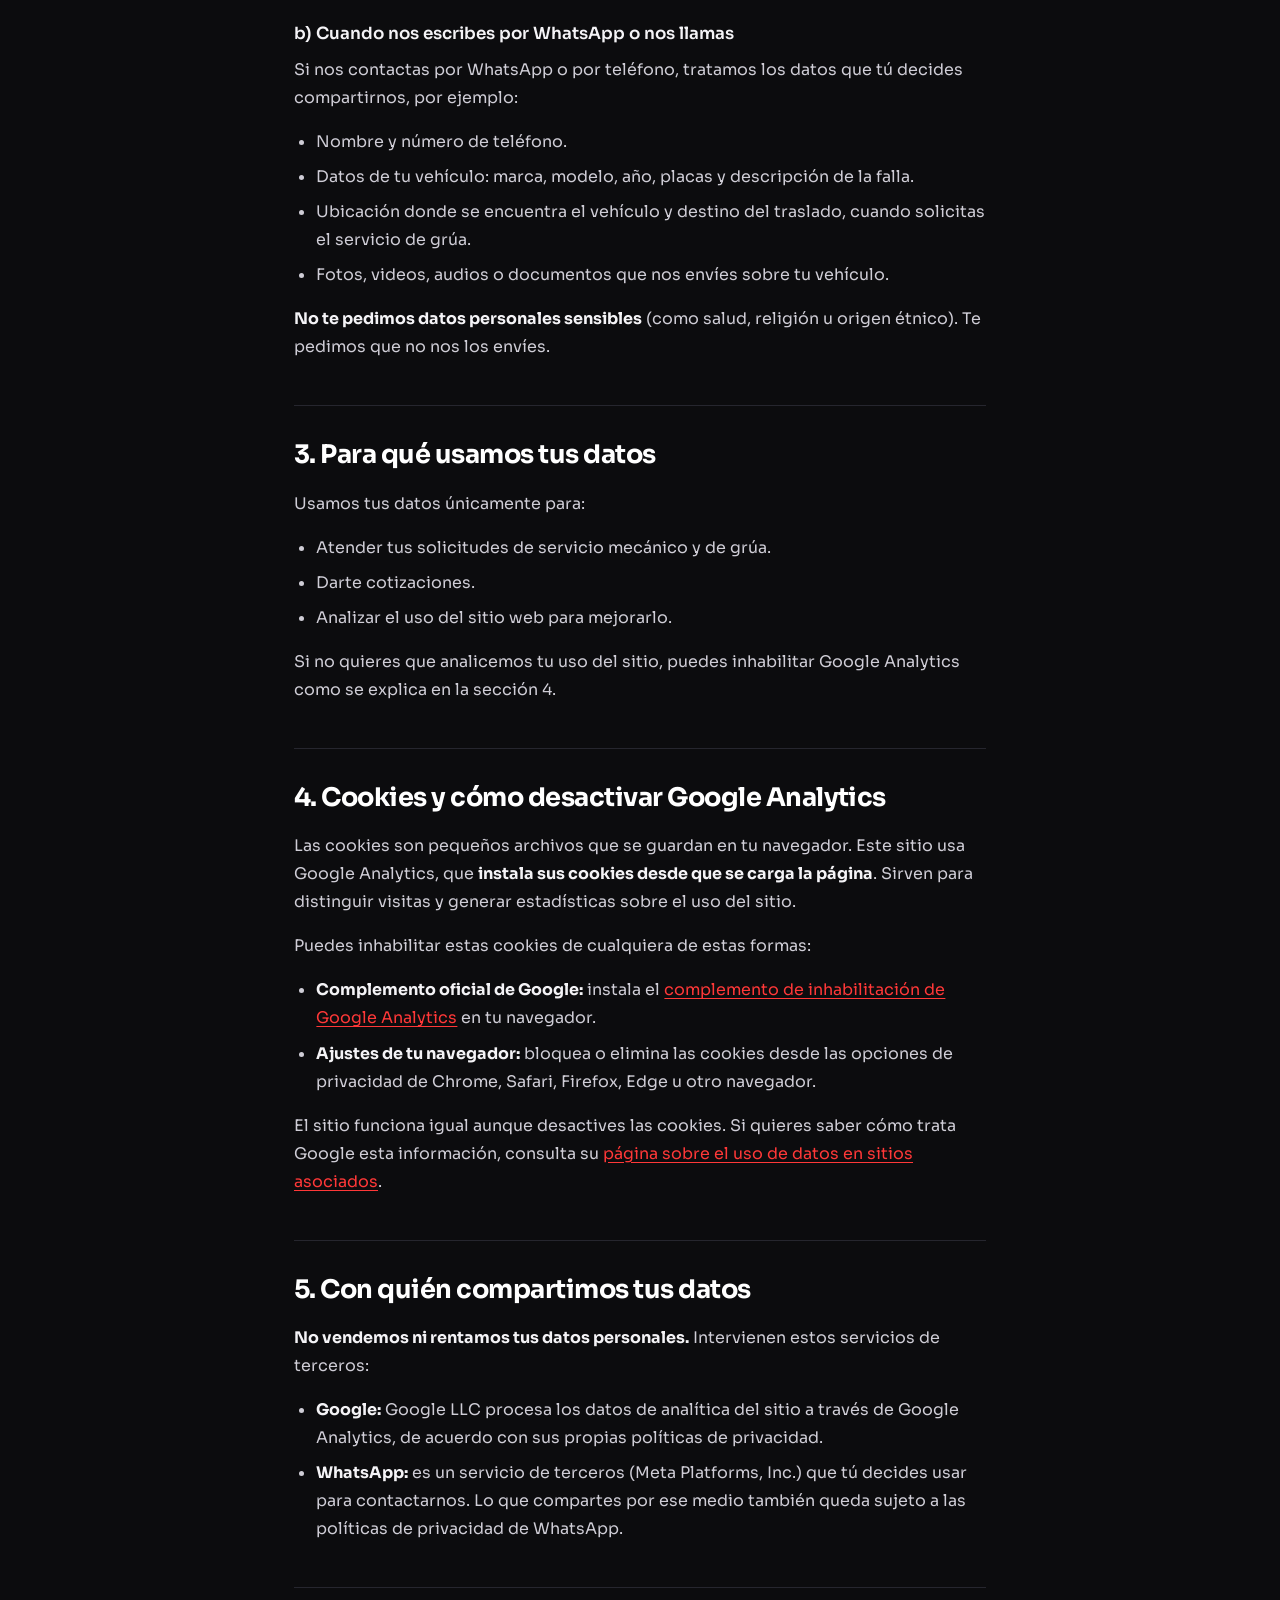
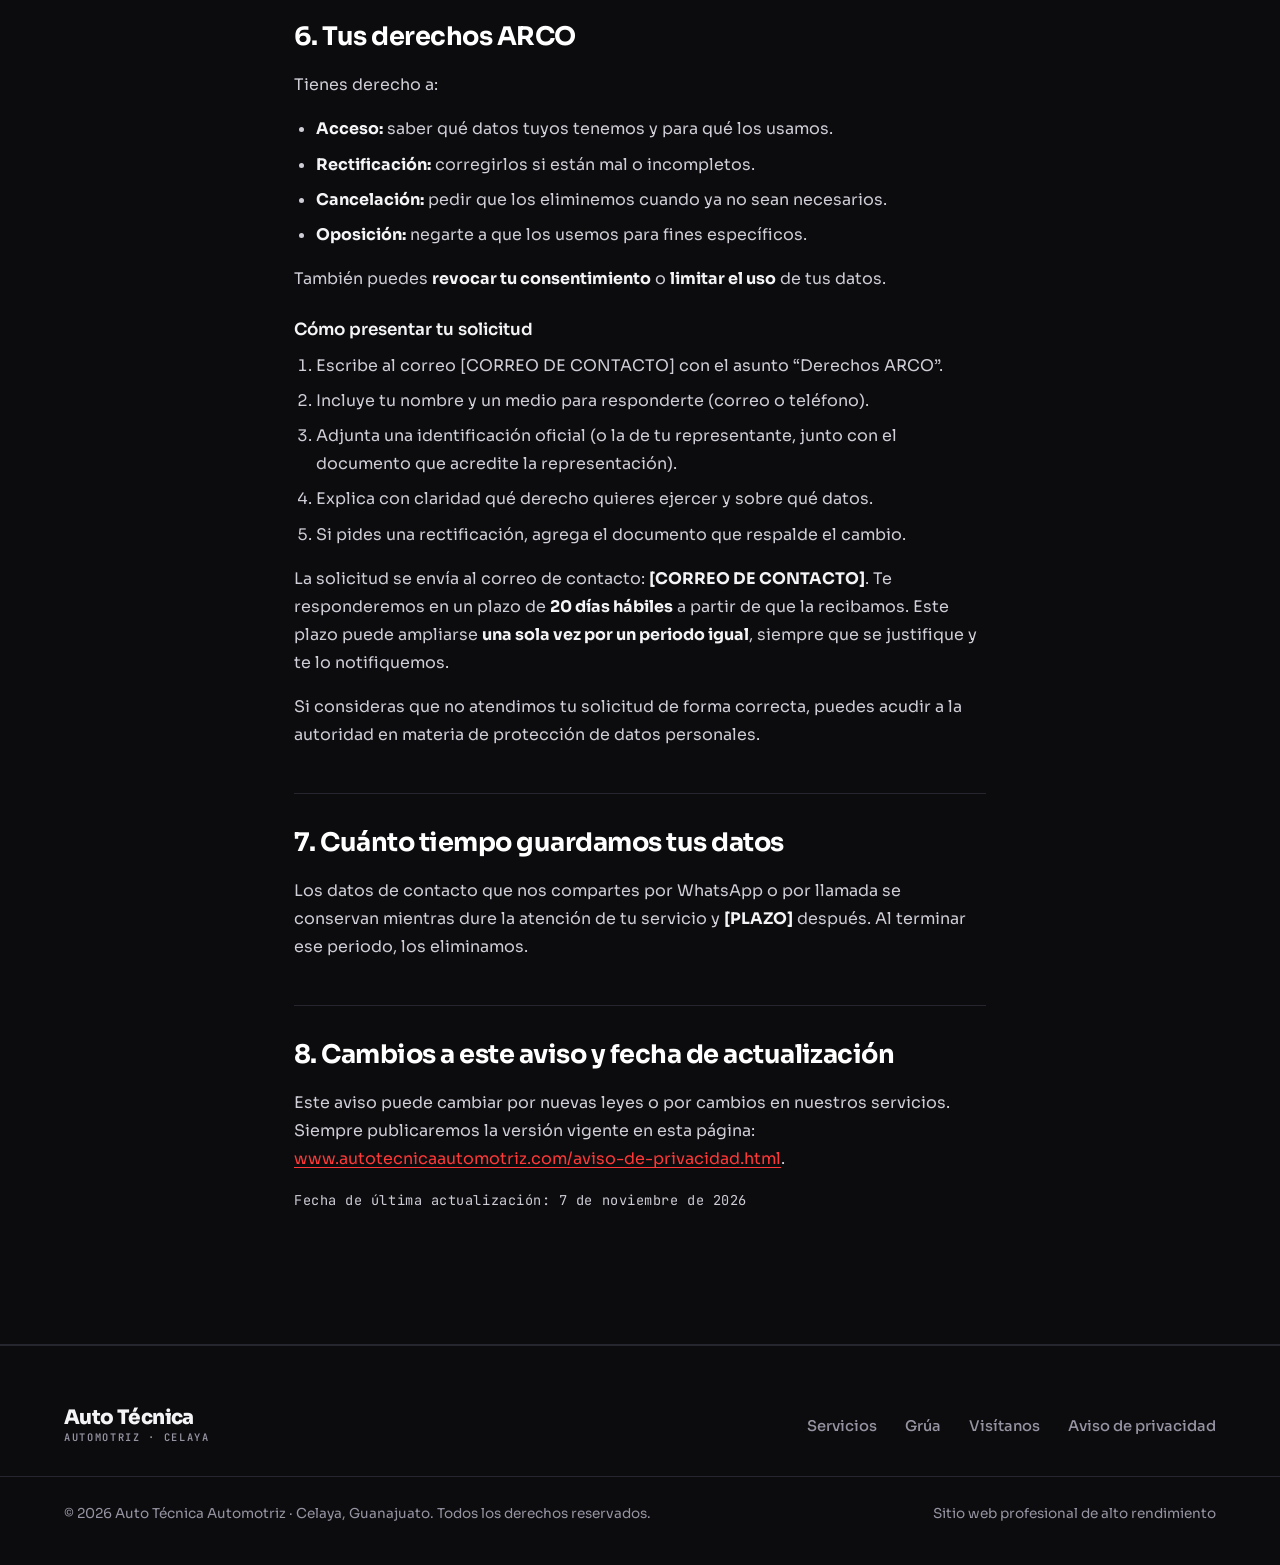
==== commit dfcf2ae4: "fix(legal): ajustar aviso de privacidad (ARCO, cookies, transferencias y conservación) Co-Authored-B" ====
--- a/aviso-de-privacidad.html
+++ b/aviso-de-privacidad.html
@@ -6,7 +6,7 @@
     Redactado conforme a la Ley Federal de Protección de Datos Personales
     en Posesión de los Particulares (LFPDPPP).
     Antes de publicar, sustituye los textos entre corchetes:
-    [NOMBRE O RAZÓN SOCIAL], [DOMICILIO] y [CORREO DE CONTACTO].
+    [NOMBRE O RAZÓN SOCIAL], [DOMICILIO], [CORREO DE CONTACTO] y [PLAZO].
   -->
 
   <!-- Google tag (gtag.js): la misma medición que usa index.html -->
@@ -225,7 +225,6 @@
           <li>Datos de tu vehículo: marca, modelo, año, placas y descripción de la falla.</li>
           <li>Ubicación donde se encuentra el vehículo y destino del traslado, cuando solicitas el servicio de grúa.</li>
           <li>Fotos, videos, audios o documentos que nos envíes sobre tu vehículo.</li>
-          <li>Datos para la cotización o la factura, si la solicitas.</li>
         </ul>
         <p>
           <strong>No te pedimos datos personales sensibles</strong> (como salud, religión u origen étnico). Te pedimos que no nos los envíes.
@@ -233,31 +232,22 @@
 
         <!-- 3. FINALIDADES -->
         <h2 id="finalidades">3. Para qué usamos tus datos</h2>
-        <h3>Finalidades principales (necesarias para atenderte)</h3>
-        <ul>
-          <li>Responder tus mensajes y llamadas.</li>
-          <li>Dar orientación inicial, hacer el diagnóstico y preparar la cotización.</li>
-          <li>Agendar citas y dar seguimiento a la reparación de tu vehículo.</li>
-          <li>Coordinar y realizar el servicio de grúa.</li>
-          <li>Hacer válida la garantía de los trabajos.</li>
-          <li>Emitir facturas y cumplir con obligaciones legales y fiscales.</li>
-        </ul>
-
-        <h3>Finalidades secundarias (no son necesarias para el servicio)</h3>
-        <ul>
-          <li>Medir y mejorar el funcionamiento y el contenido del sitio web.</li>
-          <li>Enviarte por WhatsApp recordatorios de mantenimiento o promociones del taller.</li>
-        </ul>
-        <p>
-          Si no quieres que usemos tus datos para las finalidades secundarias, avísanos en cualquier momento por WhatsApp, al teléfono 461 206 65 73 o al correo [CORREO DE CONTACTO]. Negarte no afecta el servicio que te damos. Para la medición del sitio, también puedes desactivar Google Analytics como se explica en la sección 4.
+        <p>Usamos tus datos únicamente para:</p>
+        <ul>
+          <li>Atender tus solicitudes de servicio mecánico y de grúa.</li>
+          <li>Darte cotizaciones.</li>
+          <li>Analizar el uso del sitio web para mejorarlo.</li>
+        </ul>
+        <p>
+          Si no quieres que analicemos tu uso del sitio, puedes inhabilitar Google Analytics como se explica en la sección 4.
         </p>
 
         <!-- 4. COOKIES Y GOOGLE ANALYTICS -->
         <h2 id="cookies">4. Cookies y cómo desactivar Google Analytics</h2>
         <p>
-          Las cookies son pequeños archivos que el sitio guarda en tu navegador. Nosotros solo usamos las cookies de Google Analytics (por ejemplo, <code>_ga</code> y <code>_ga_MZ39DSTSV1</code>). Sirven para distinguir visitas y generar estadísticas, y pueden durar hasta 2 años. No usamos cookies de publicidad propias.
-        </p>
-        <p>Puedes desactivar o borrar estas cookies de cualquiera de estas formas:</p>
+          Las cookies son pequeños archivos que se guardan en tu navegador. Este sitio usa Google Analytics, que <strong>instala sus cookies desde que se carga la página</strong>. Sirven para distinguir visitas y generar estadísticas sobre el uso del sitio.
+        </p>
+        <p>Puedes inhabilitar estas cookies de cualquiera de estas formas:</p>
         <ul>
           <li>
             <strong>Complemento oficial de Google:</strong> instala el
@@ -265,36 +255,27 @@
             en tu navegador.
           </li>
           <li>
-            <strong>Configuración de tu navegador:</strong> bloquea o elimina las cookies desde las opciones de privacidad de Chrome, Safari, Firefox, Edge u otro navegador.
+            <strong>Ajustes de tu navegador:</strong> bloquea o elimina las cookies desde las opciones de privacidad de Chrome, Safari, Firefox, Edge u otro navegador.
+          </li>
+        </ul>
+        <p>
+          El sitio funciona igual aunque desactives las cookies. Si quieres saber cómo trata Google esta información, consulta su
+          <a href="https://policies.google.com/technologies/partner-sites?hl=es" target="_blank" rel="noopener noreferrer">página sobre el uso de datos en sitios asociados</a>.
+        </p>
+
+        <!-- 5. TRANSFERENCIAS -->
+        <h2 id="transferencias">5. Con quién compartimos tus datos</h2>
+        <p>
+          <strong>No vendemos ni rentamos tus datos personales.</strong> Intervienen estos servicios de terceros:
+        </p>
+        <ul>
+          <li>
+            <strong>Google:</strong> Google LLC procesa los datos de analítica del sitio a través de Google Analytics, de acuerdo con sus propias políticas de privacidad.
           </li>
           <li>
-            <strong>Navegación privada:</strong> en el modo incógnito o privado, las cookies se borran al cerrar la ventana.
+            <strong>WhatsApp:</strong> es un servicio de terceros (Meta Platforms, Inc.) que tú decides usar para contactarnos. Lo que compartes por ese medio también queda sujeto a las políticas de privacidad de WhatsApp.
           </li>
         </ul>
-        <p>
-          El sitio funciona igual aunque desactives las cookies. Si quieres saber cómo trata Google esta información, consulta su
-          <a href="https://policies.google.com/technologies/partner-sites?hl=es" target="_blank" rel="noopener noreferrer">página sobre el uso de datos en sitios asociados</a>.
-        </p>
-
-        <!-- 5. TRANSFERENCIAS -->
-        <h2 id="transferencias">5. Con quién compartimos tus datos</h2>
-        <p>
-          <strong>No vendemos ni rentamos tus datos personales.</strong> Solo los compartimos en estos casos:
-        </p>
-        <ul>
-          <li>
-            <strong>Proveedores que nos dan servicios tecnológicos:</strong> Google LLC (Google Analytics) y WhatsApp, de Meta Platforms, Inc. Pueden tratar los datos en servidores fuera de México bajo sus propias políticas de privacidad. Este tipo de envío a un proveedor no requiere tu consentimiento.
-          </li>
-          <li>
-            <strong>Autoridades:</strong> cuando una ley lo exija o una autoridad competente lo pida, por ejemplo el Servicio de Administración Tributaria (SAT) para la facturación.
-          </li>
-          <li>
-            <strong>Aseguradoras:</strong> solo si tú nos lo pides para gestionar un siniestro de tu vehículo.
-          </li>
-        </ul>
-        <p>
-          Las transferencias anteriores están permitidas por la Ley sin necesidad de tu consentimiento. Si en el futuro necesitamos hacer otra transferencia que sí lo requiera, te lo pediremos antes.
-        </p>
 
         <!-- 6. DERECHOS ARCO -->
         <h2 id="derechos-arco">6. Tus derechos ARCO</h2>
@@ -317,8 +298,9 @@
           <li>Explica con claridad qué derecho quieres ejercer y sobre qué datos.</li>
           <li>Si pides una rectificación, agrega el documento que respalde el cambio.</li>
         </ol>
-        <p>
-          Te responderemos en un máximo de <strong>20 días hábiles</strong> a partir de que recibamos tu solicitud. Si es procedente, la haremos efectiva dentro de los <strong>15 días hábiles</strong> siguientes. El trámite es gratuito; solo podrían cobrarse gastos de envío o de copias, si los hubiera.
+        <!-- PENDIENTE: verificar los plazos de respuesta y de ampliación contra la LFPDPPP vigente antes de publicar. -->
+        <p>
+          La solicitud se envía al correo de contacto: <strong>[CORREO DE CONTACTO]</strong>. Te responderemos en un plazo de <strong>20 días hábiles</strong> a partir de que la recibamos. Este plazo puede ampliarse <strong>una sola vez por un periodo igual</strong>, siempre que se justifique y te lo notifiquemos.
         </p>
         <p>
           Si consideras que no atendimos tu solicitud de forma correcta, puedes acudir a la autoridad en materia de protección de datos personales.
@@ -327,7 +309,7 @@
         <!-- 7. CONSERVACIÓN -->
         <h2 id="conservacion">7. Cuánto tiempo guardamos tus datos</h2>
         <p>
-          Guardamos tus datos solo el tiempo necesario para cumplir las finalidades de este aviso, hacer válida la garantía y cumplir con las obligaciones legales y fiscales. Después los eliminamos de forma segura.
+          Los datos de contacto que nos compartes por WhatsApp o por llamada se conservan mientras dure la atención de tu servicio y <strong>[PLAZO]</strong> después. Al terminar ese periodo, los eliminamos.
         </p>
 
         <!-- 8. CAMBIOS AL AVISO Y FECHA DE ACTUALIZACIÓN -->
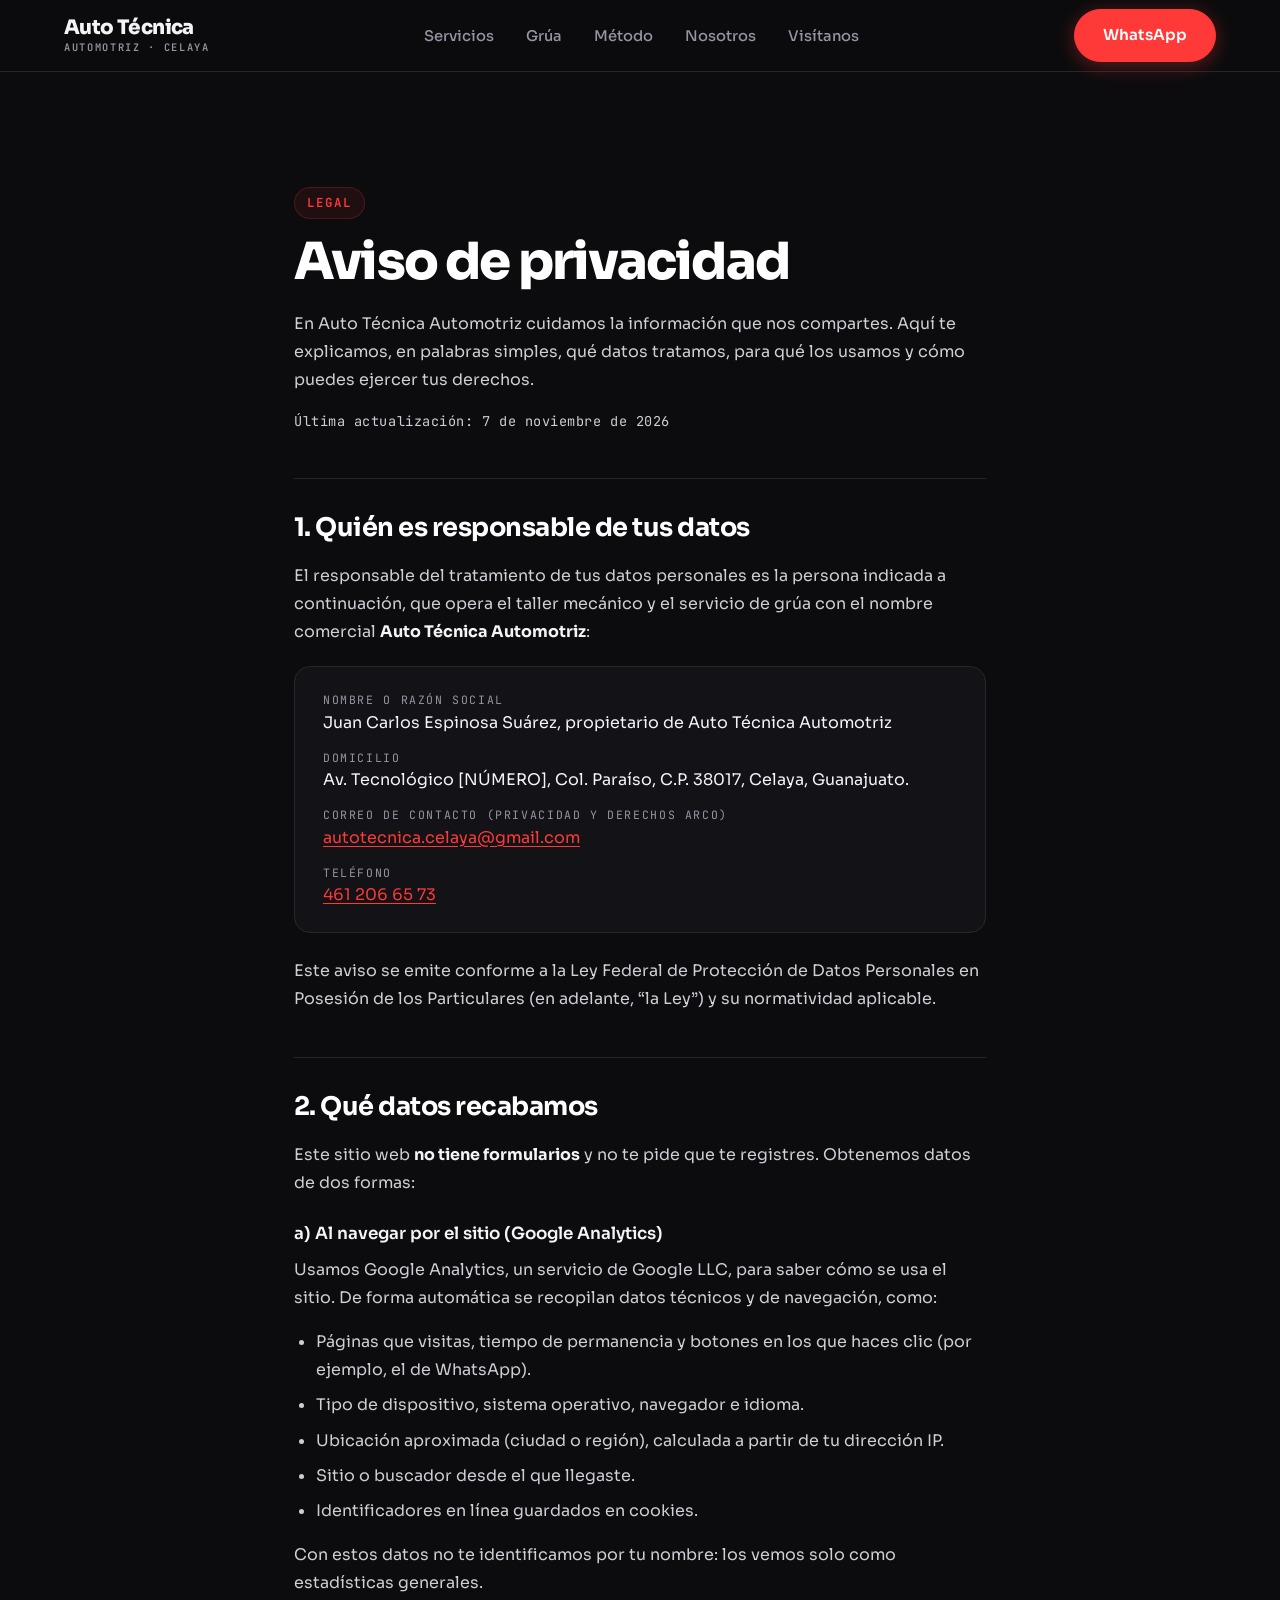
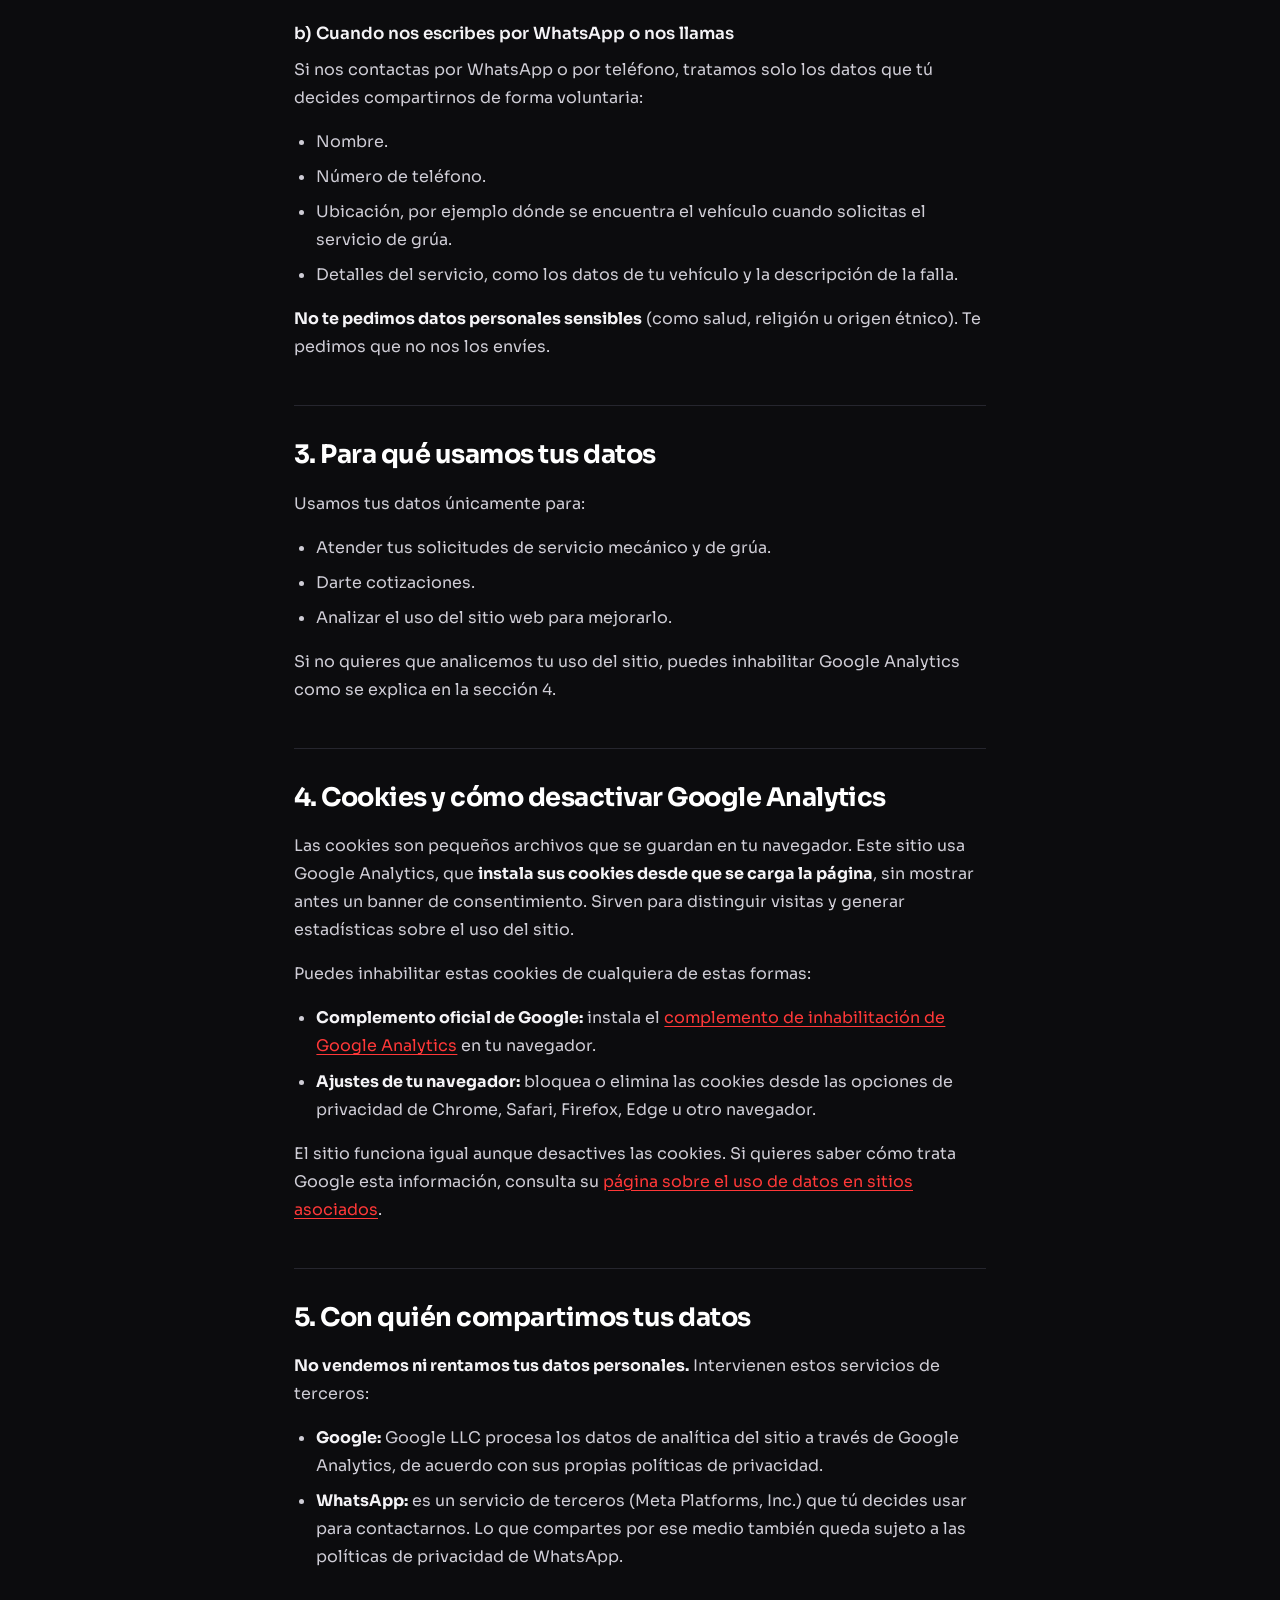
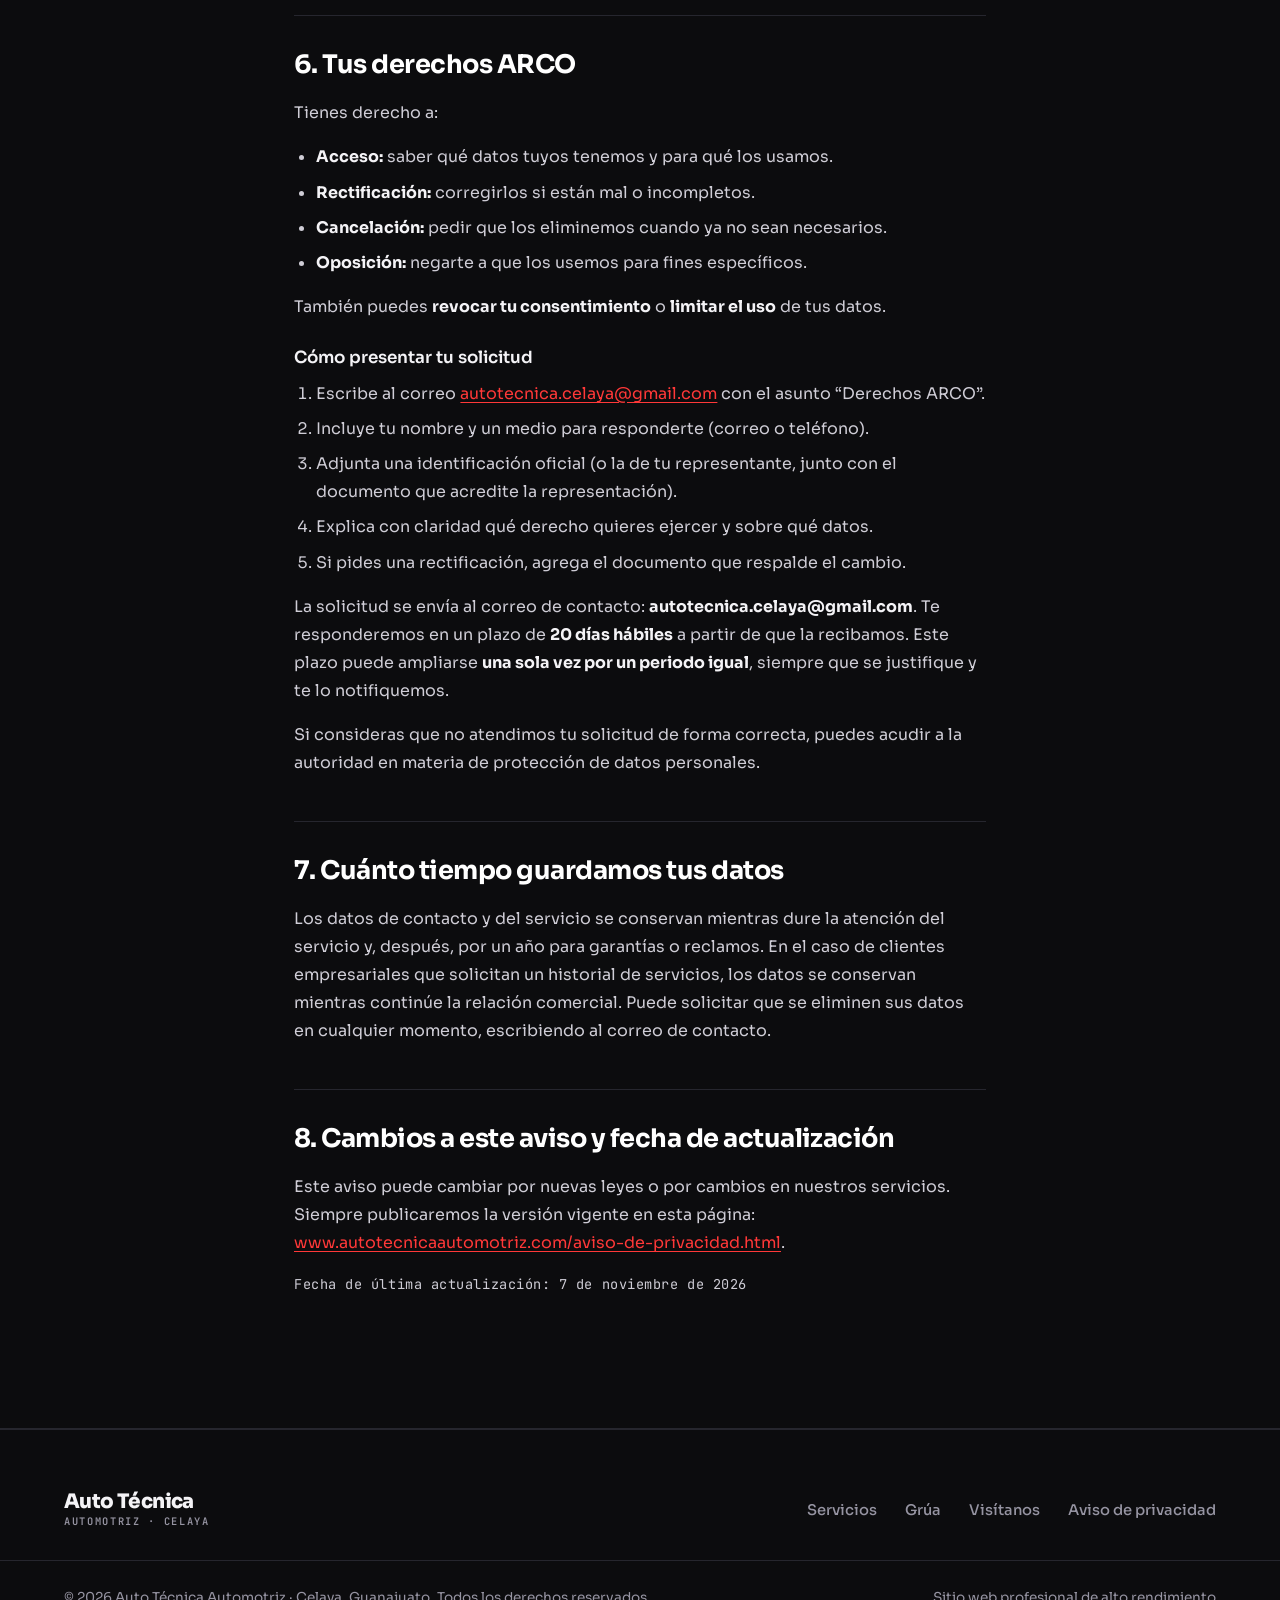
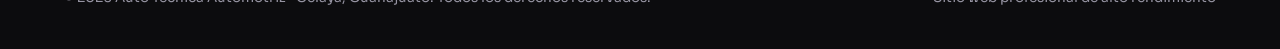
==== commit 2d450aa5: "fix(legal): completar aviso de privacidad con datos del responsable y plazo de conservación Co-Autho" ====
--- a/aviso-de-privacidad.html
+++ b/aviso-de-privacidad.html
@@ -5,8 +5,7 @@
     Aviso de privacidad integral de Auto Técnica Automotriz.
     Redactado conforme a la Ley Federal de Protección de Datos Personales
     en Posesión de los Particulares (LFPDPPP).
-    Antes de publicar, sustituye los textos entre corchetes:
-    [NOMBRE O RAZÓN SOCIAL], [DOMICILIO], [CORREO DE CONTACTO] y [PLAZO].
+    Pendiente: completar el número exterior del domicilio ([NÚMERO]).
   -->
 
   <!-- Google tag (gtag.js): la misma medición que usa index.html -->
@@ -175,15 +174,15 @@
           <dl>
             <div>
               <dt>Nombre o razón social</dt>
-              <dd>[NOMBRE O RAZÓN SOCIAL]</dd>
+              <dd>Juan Carlos Espinosa Suárez, propietario de Auto Técnica Automotriz</dd>
             </div>
             <div>
               <dt>Domicilio</dt>
-              <dd>[DOMICILIO]</dd>
+              <dd>Av. Tecnológico [NÚMERO], Col. Paraíso, C.P. 38017, Celaya, Guanajuato.</dd>
             </div>
             <div>
-              <dt>Correo de contacto</dt>
-              <dd>[CORREO DE CONTACTO]</dd>
+              <dt>Correo de contacto (privacidad y derechos ARCO)</dt>
+              <dd><a href="mailto:autotecnica.celaya@gmail.com">autotecnica.celaya@gmail.com</a></dd>
             </div>
             <div>
               <dt>Teléfono</dt>
@@ -218,13 +217,13 @@
 
         <h3>b) Cuando nos escribes por WhatsApp o nos llamas</h3>
         <p>
-          Si nos contactas por WhatsApp o por teléfono, tratamos los datos que tú decides compartirnos, por ejemplo:
-        </p>
-        <ul>
-          <li>Nombre y número de teléfono.</li>
-          <li>Datos de tu vehículo: marca, modelo, año, placas y descripción de la falla.</li>
-          <li>Ubicación donde se encuentra el vehículo y destino del traslado, cuando solicitas el servicio de grúa.</li>
-          <li>Fotos, videos, audios o documentos que nos envíes sobre tu vehículo.</li>
+          Si nos contactas por WhatsApp o por teléfono, tratamos solo los datos que tú decides compartirnos de forma voluntaria:
+        </p>
+        <ul>
+          <li>Nombre.</li>
+          <li>Número de teléfono.</li>
+          <li>Ubicación, por ejemplo dónde se encuentra el vehículo cuando solicitas el servicio de grúa.</li>
+          <li>Detalles del servicio, como los datos de tu vehículo y la descripción de la falla.</li>
         </ul>
         <p>
           <strong>No te pedimos datos personales sensibles</strong> (como salud, religión u origen étnico). Te pedimos que no nos los envíes.
@@ -245,7 +244,7 @@
         <!-- 4. COOKIES Y GOOGLE ANALYTICS -->
         <h2 id="cookies">4. Cookies y cómo desactivar Google Analytics</h2>
         <p>
-          Las cookies son pequeños archivos que se guardan en tu navegador. Este sitio usa Google Analytics, que <strong>instala sus cookies desde que se carga la página</strong>. Sirven para distinguir visitas y generar estadísticas sobre el uso del sitio.
+          Las cookies son pequeños archivos que se guardan en tu navegador. Este sitio usa Google Analytics, que <strong>instala sus cookies desde que se carga la página</strong>, sin mostrar antes un banner de consentimiento. Sirven para distinguir visitas y generar estadísticas sobre el uso del sitio.
         </p>
         <p>Puedes inhabilitar estas cookies de cualquiera de estas formas:</p>
         <ul>
@@ -292,7 +291,7 @@
 
         <h3>Cómo presentar tu solicitud</h3>
         <ol>
-          <li>Escribe al correo [CORREO DE CONTACTO] con el asunto “Derechos ARCO”.</li>
+          <li>Escribe al correo <a href="mailto:autotecnica.celaya@gmail.com">autotecnica.celaya@gmail.com</a> con el asunto “Derechos ARCO”.</li>
           <li>Incluye tu nombre y un medio para responderte (correo o teléfono).</li>
           <li>Adjunta una identificación oficial (o la de tu representante, junto con el documento que acredite la representación).</li>
           <li>Explica con claridad qué derecho quieres ejercer y sobre qué datos.</li>
@@ -300,7 +299,7 @@
         </ol>
         <!-- PENDIENTE: verificar los plazos de respuesta y de ampliación contra la LFPDPPP vigente antes de publicar. -->
         <p>
-          La solicitud se envía al correo de contacto: <strong>[CORREO DE CONTACTO]</strong>. Te responderemos en un plazo de <strong>20 días hábiles</strong> a partir de que la recibamos. Este plazo puede ampliarse <strong>una sola vez por un periodo igual</strong>, siempre que se justifique y te lo notifiquemos.
+          La solicitud se envía al correo de contacto: <strong>autotecnica.celaya@gmail.com</strong>. Te responderemos en un plazo de <strong>20 días hábiles</strong> a partir de que la recibamos. Este plazo puede ampliarse <strong>una sola vez por un periodo igual</strong>, siempre que se justifique y te lo notifiquemos.
         </p>
         <p>
           Si consideras que no atendimos tu solicitud de forma correcta, puedes acudir a la autoridad en materia de protección de datos personales.
@@ -309,7 +308,7 @@
         <!-- 7. CONSERVACIÓN -->
         <h2 id="conservacion">7. Cuánto tiempo guardamos tus datos</h2>
         <p>
-          Los datos de contacto que nos compartes por WhatsApp o por llamada se conservan mientras dure la atención de tu servicio y <strong>[PLAZO]</strong> después. Al terminar ese periodo, los eliminamos.
+          Los datos de contacto y del servicio se conservan mientras dure la atención del servicio y, después, por un año para garantías o reclamos. En el caso de clientes empresariales que solicitan un historial de servicios, los datos se conservan mientras continúe la relación comercial. Puede solicitar que se eliminen sus datos en cualquier momento, escribiendo al correo de contacto.
         </p>
 
         <!-- 8. CAMBIOS AL AVISO Y FECHA DE ACTUALIZACIÓN -->
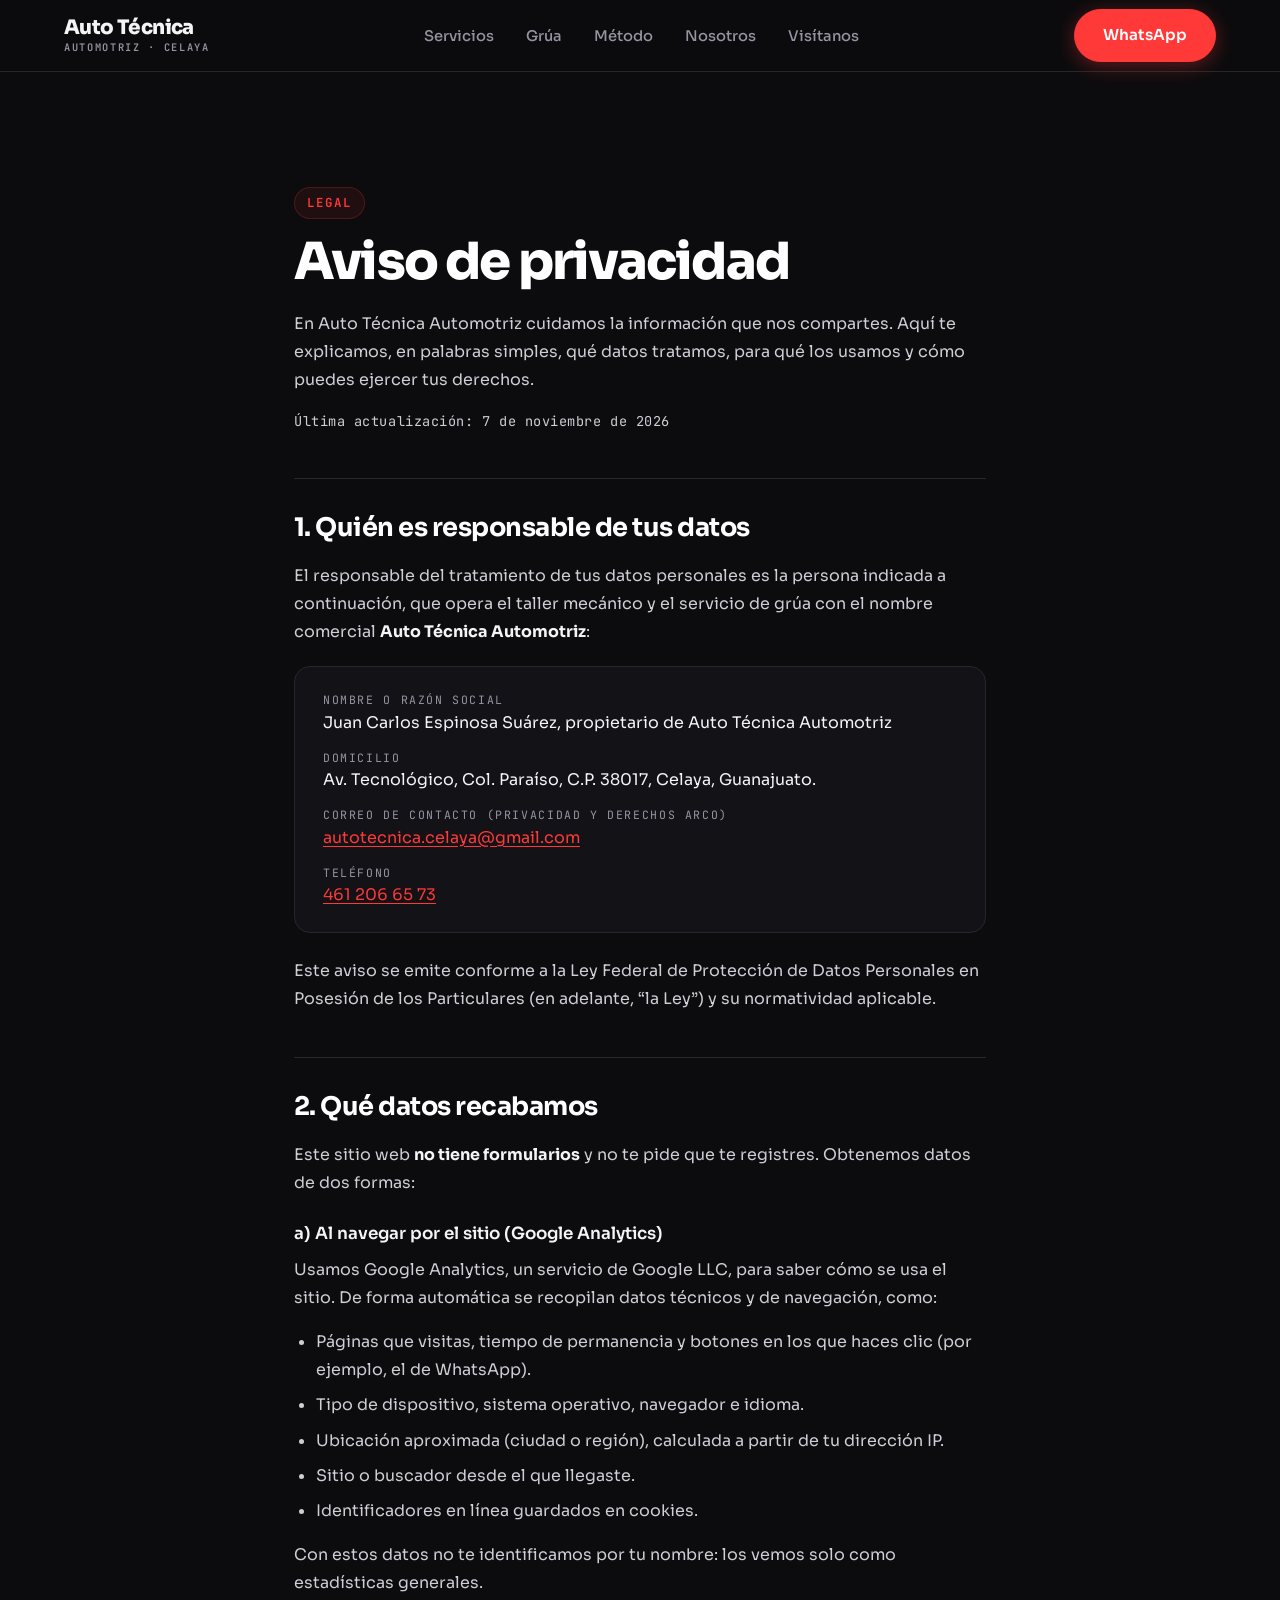
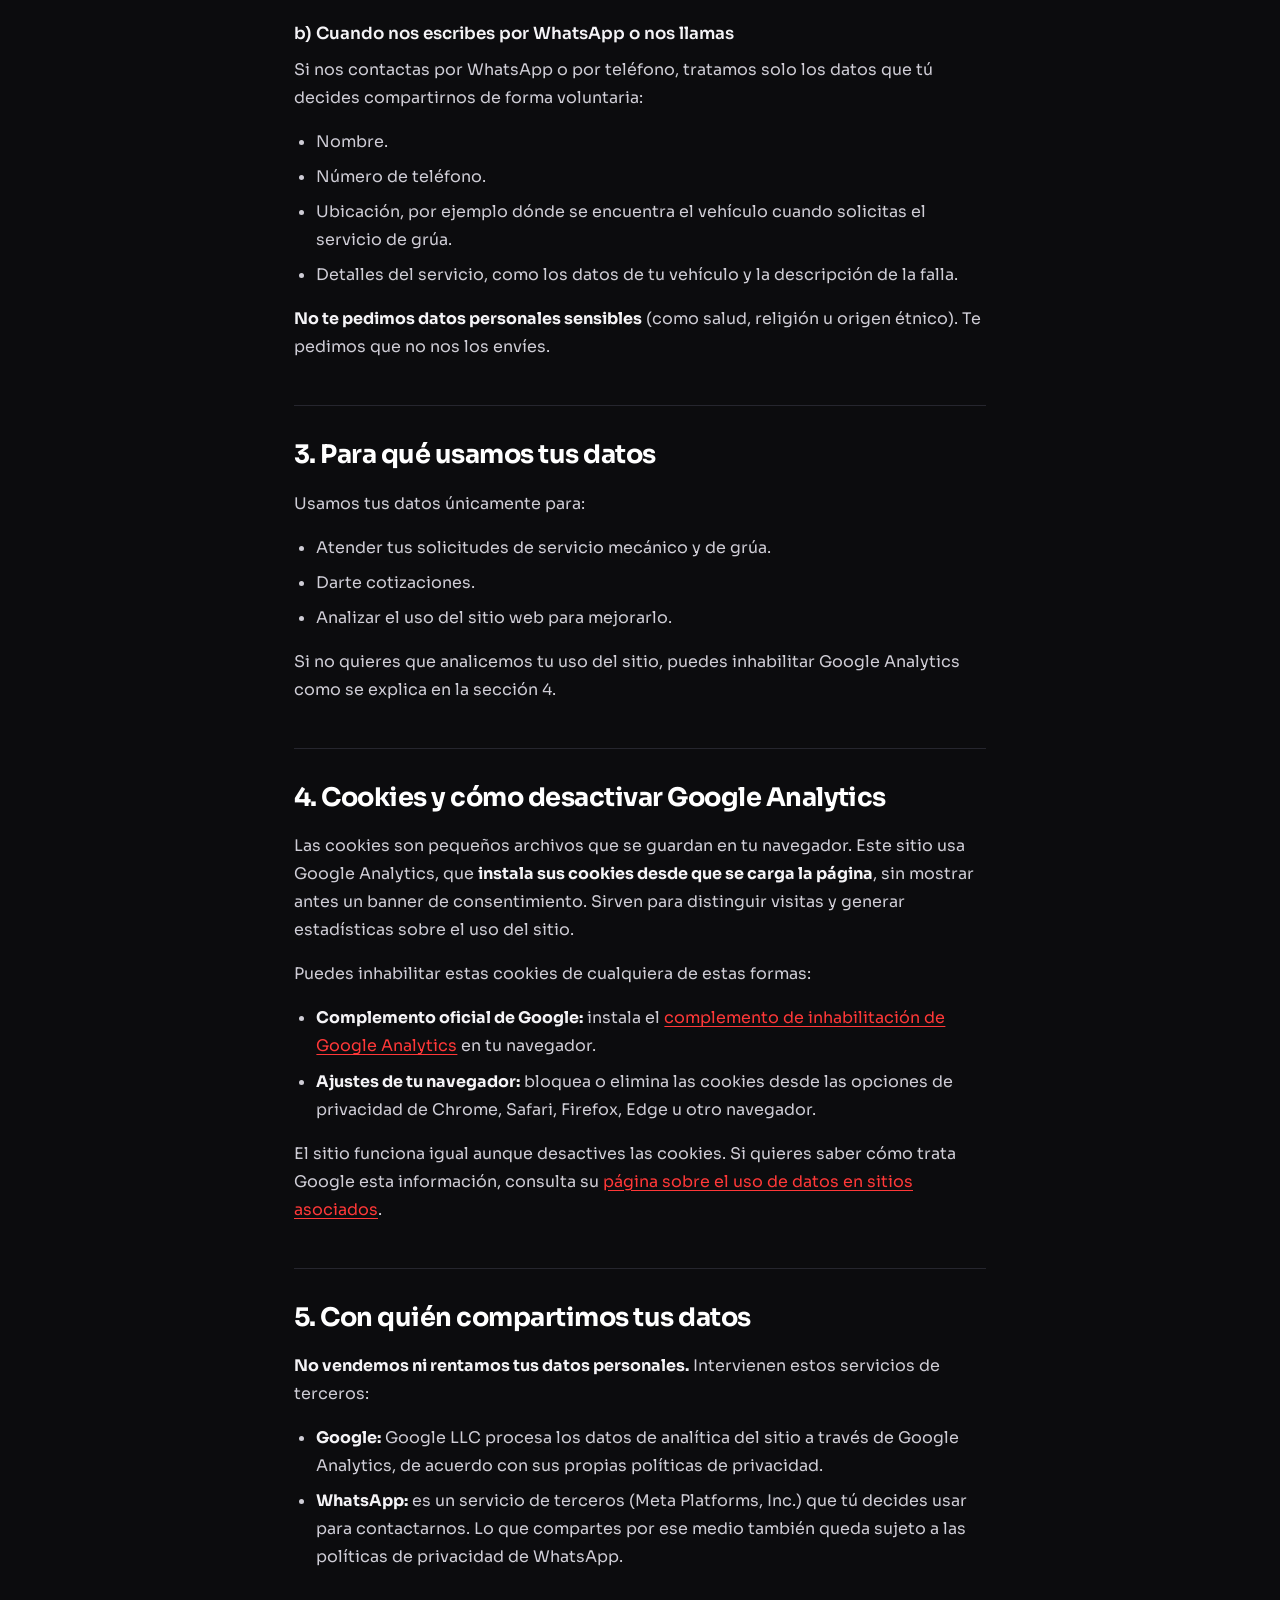
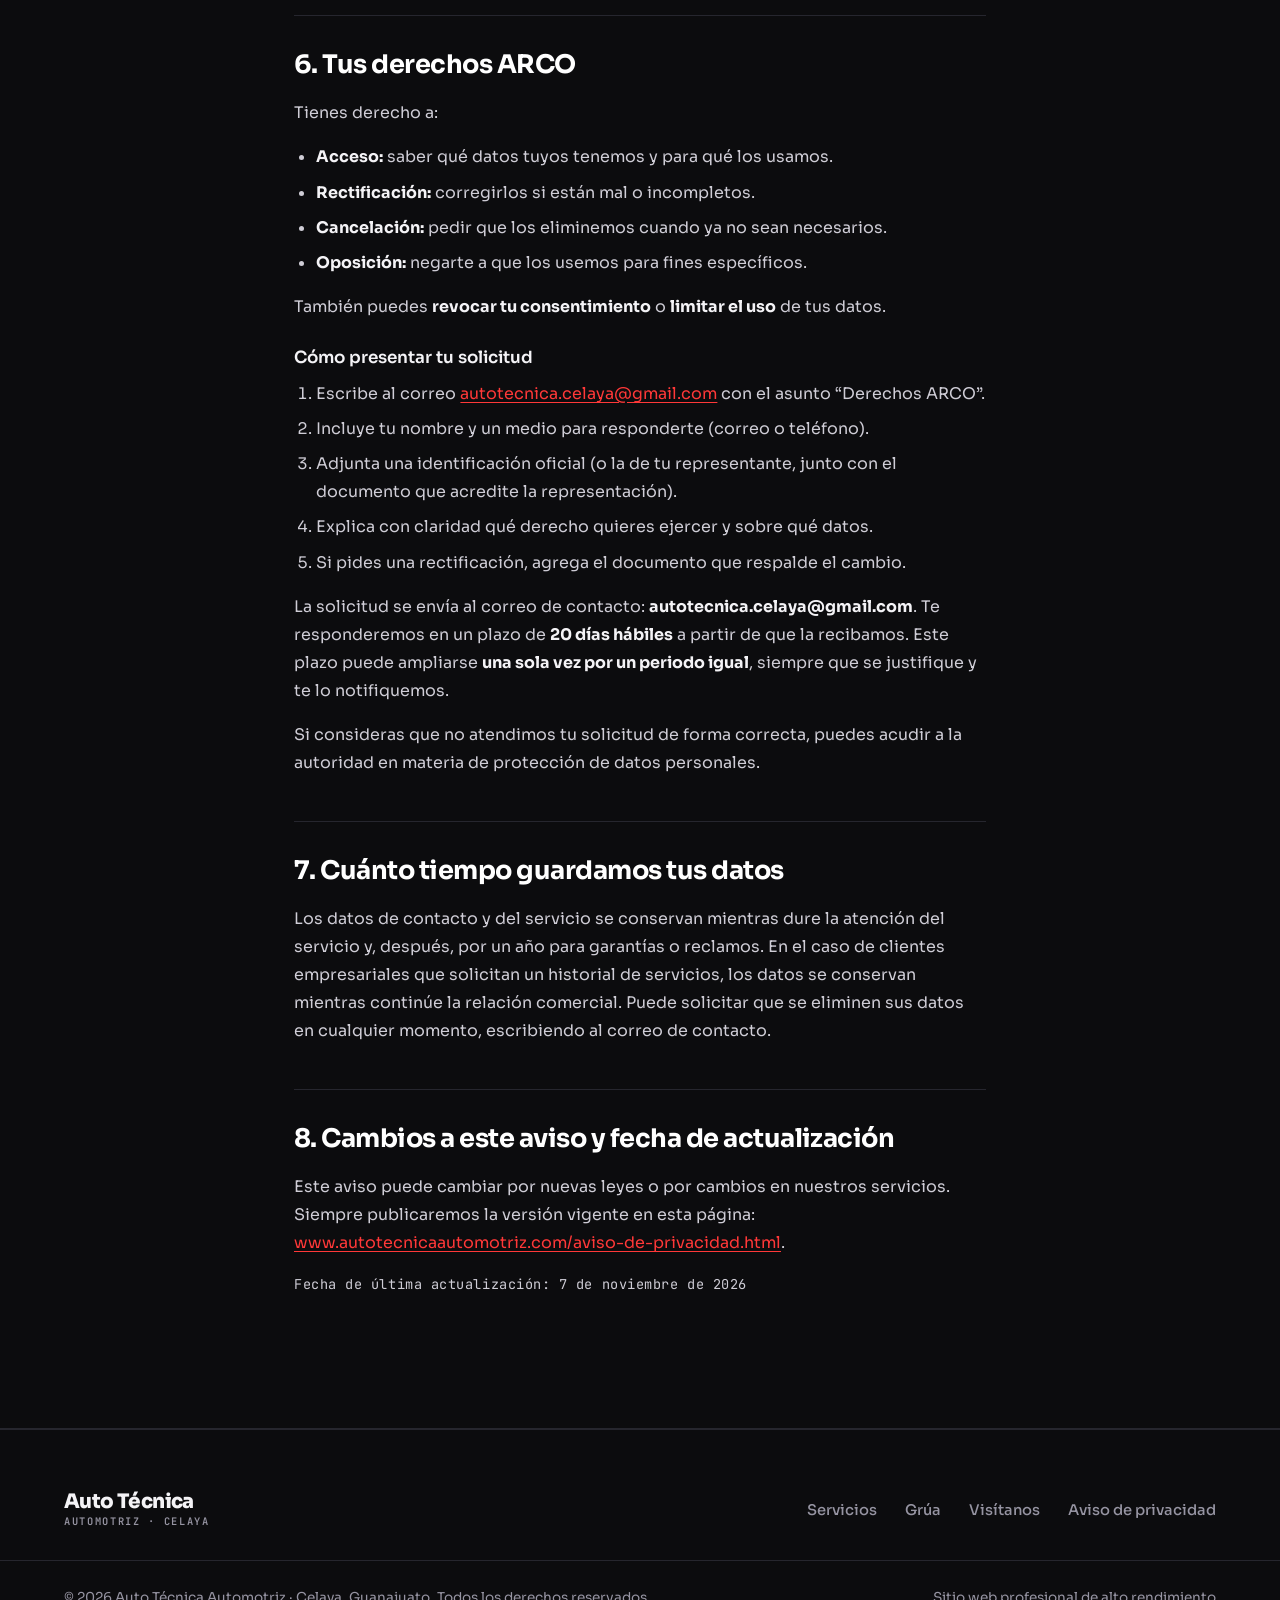
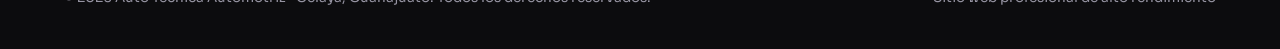
==== commit c7c4db7a: "fix(legal): quitar el número exterior pendiente del domicilio Co-Authored-By: Claude Opus 5.5 <norep" ====
--- a/aviso-de-privacidad.html
+++ b/aviso-de-privacidad.html
@@ -5,7 +5,6 @@
     Aviso de privacidad integral de Auto Técnica Automotriz.
     Redactado conforme a la Ley Federal de Protección de Datos Personales
     en Posesión de los Particulares (LFPDPPP).
-    Pendiente: completar el número exterior del domicilio ([NÚMERO]).
   -->
 
   <!-- Google tag (gtag.js): la misma medición que usa index.html -->
@@ -178,7 +177,7 @@
             </div>
             <div>
               <dt>Domicilio</dt>
-              <dd>Av. Tecnológico [NÚMERO], Col. Paraíso, C.P. 38017, Celaya, Guanajuato.</dd>
+              <dd>Av. Tecnológico, Col. Paraíso, C.P. 38017, Celaya, Guanajuato.</dd>
             </div>
             <div>
               <dt>Correo de contacto (privacidad y derechos ARCO)</dt>
